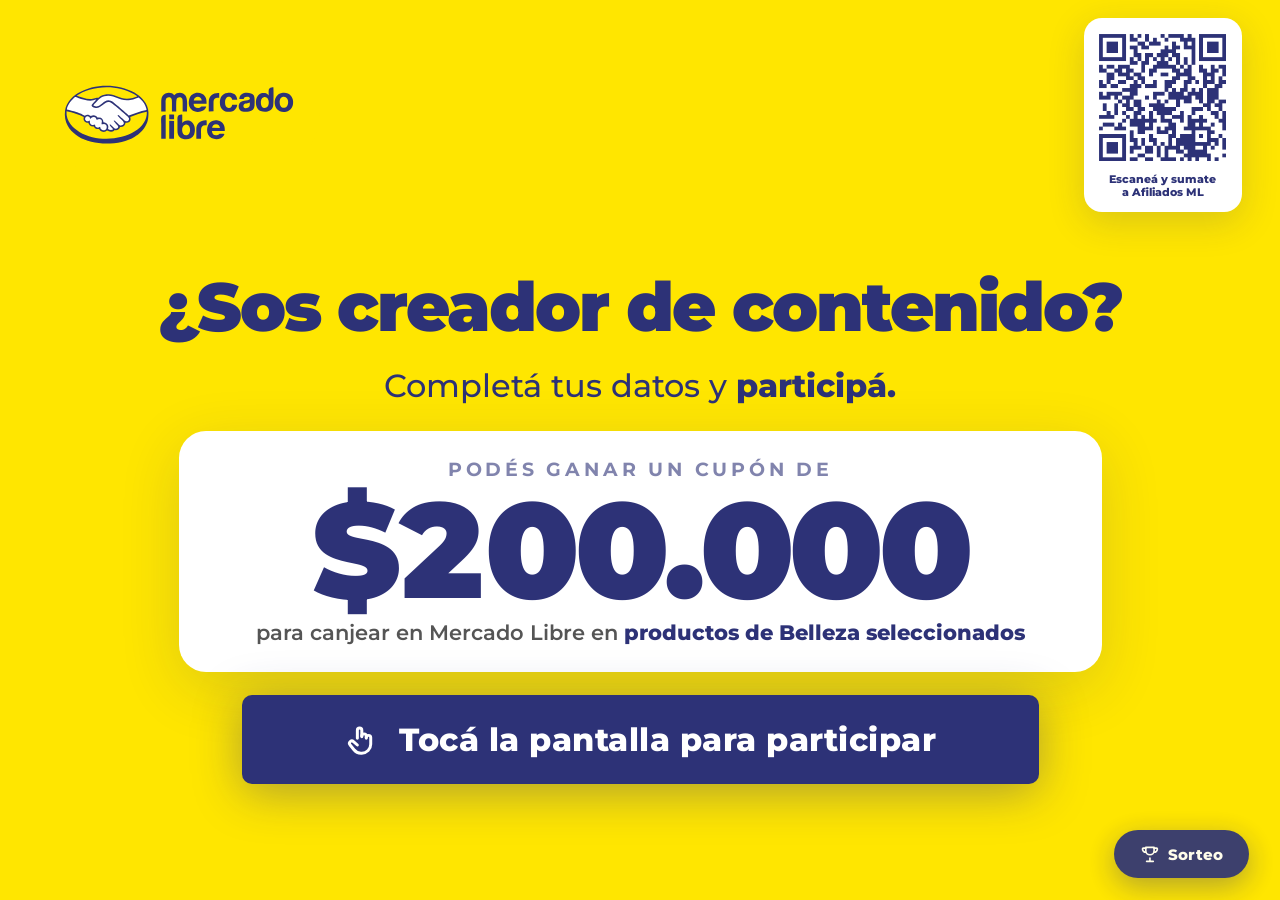
==== index.html @ b254e4f8 "Bases y Condiciones y Privacidad con QR y aceptación por separado - El formulario muestra un QR y un" ====
<!DOCTYPE html>
<html lang="es">
<head>
<meta charset="UTF-8">
<meta name="viewport" content="width=device-width, initial-scale=1.0, user-scalable=no">
<title>Creadores Beauty — Mercado Libre</title>
<link rel="stylesheet" href="css/styles.css">
</head>
<body>
<div class="app">

<!-- ADMIN TRIGGER: 3 toques en la esquina superior izquierda -->
<button class="admin-trigger" id="admin-trigger" aria-hidden="true" tabindex="-1"></button>

<!-- BARRA SUPERIOR: logo + QR (visible siempre, salvo durante el video) -->
<header class="topbar" id="topbar">
  <img class="logo-img topbar-logo" src="images/logo-ml.svg" alt="Mercado Libre">
  <button class="btn-cancel" id="btn-cancel">✕ Cancelar</button>
  <div class="qr-card">
    <img src="images/qr.png" alt="Código QR Afiliados Mercado Libre">
    <span>Escaneá y sumate<br>a Afiliados ML</span>
  </div>
</header>

<!-- SORTEO: visible siempre (salvo video/admin), pide clave al tocarlo -->
<button class="fab-sorteo" id="btn-draw-link">
  <svg viewBox="0 0 24 24" fill="none" stroke="currentColor" stroke-width="2" stroke-linecap="round" stroke-linejoin="round"><path d="M8 21h8M12 17v4M7 4h10v4a5 5 0 0 1-10 0V4z"/><path d="M7 5H4a1 1 0 0 0-1 1 4 4 0 0 0 4 4M17 5h3a1 1 0 0 1 1 1 4 4 0 0 1-4 4"/></svg>
  <span>Sorteo</span>
</button>

<!-- ============================================================
     ATTRACT — frase
============================================================ -->
<div class="screen active" id="s-attract">
  <h1 class="at-question anim-2">¿Sos creador de contenido?</h1>
  <p class="at-lead anim-3">Completá tus datos y <strong>participá.</strong></p>
  <div class="at-prize anim-4">
    <div class="at-prize-eyebrow">Podés ganar un cupón de</div>
    <div class="at-prize-amount">$200.000</div>
    <div class="at-prize-note">para canjear en Mercado Libre en <strong>productos de Belleza seleccionados</strong></div>
  </div>
  <button class="btn-huge pulsing anim-5" tabindex="-1">
    <svg viewBox="0 0 24 24" fill="none" stroke="currentColor" stroke-width="2" stroke-linecap="round" stroke-linejoin="round"><path d="M9 11V5.5a1.5 1.5 0 0 1 3 0V10"/><path d="M12 9.5a1.5 1.5 0 0 1 3 0V11"/><path d="M15 10.5a1.5 1.5 0 0 1 3 0V15a6 6 0 0 1-6 6h-.6a6 6 0 0 1-4.7-2.3L4 15.3a1.6 1.6 0 0 1 2.4-2.1L9 15.5"/></svg>
    Tocá la pantalla para participar
  </button>
  <div class="at-count anim-6" id="at-count"></div>
</div>

<!-- ============================================================
     VIDEO
============================================================ -->
<div class="screen" id="s-video">
  <video id="attract-video" playsinline preload="auto"></video>
  <div class="video-tap-hint">Tocá la pantalla para participar</div>
</div>

<!-- ============================================================
     FORM
============================================================ -->
<div class="screen" id="s-form">
  <div class="form-scroll" id="form-scroll">
    <div class="section-title">Tus datos</div>
    <div class="yellow-bar"></div>
    <p class="section-sub">Completalos y quedás participando por el <strong>cupón de $200.000</strong></p>

    <form class="form-grid" id="form" autocomplete="off" onsubmit="return false">
      <div class="field" data-key="nombre">
        <input id="f-nombre" type="text" placeholder=" " inputmode="none" data-kb="text" maxlength="60" spellcheck="false">
        <label for="f-nombre">Nombre y apellido</label>
        <div class="field-msg"></div>
      </div>
      <div class="field" data-key="email">
        <input id="f-email" type="text" placeholder=" " inputmode="none" data-kb="email" maxlength="100" spellcheck="false" autocapitalize="off">
        <label for="f-email">Mail</label>
        <div class="field-msg"></div>
      </div>

      <div class="net-label">Tus redes <span>— completá al menos una</span></div>

      <div class="field handle" data-key="instagram">
        <input id="f-ig" type="text" placeholder=" " inputmode="none" data-kb="handle" maxlength="31" spellcheck="false" autocapitalize="off">
        <label for="f-ig">Usuario de Instagram</label>
        <div class="field-msg"></div>
      </div>
      <div class="field disabled" data-key="seguidoresInstagram">
        <input id="f-ig-seg" type="text" placeholder=" " inputmode="none" data-kb="number" maxlength="13">
        <label for="f-ig-seg">Seguidores en Instagram</label>
        <div class="field-msg"></div>
      </div>
      <div class="field handle" data-key="tiktok">
        <input id="f-tt" type="text" placeholder=" " inputmode="none" data-kb="handle" maxlength="31" spellcheck="false" autocapitalize="off">
        <label for="f-tt">Usuario de TikTok</label>
        <div class="field-msg"></div>
      </div>
      <div class="field disabled" data-key="seguidoresTiktok">
        <input id="f-tt-seg" type="text" placeholder=" " inputmode="none" data-kb="number" maxlength="13">
        <label for="f-tt-seg">Seguidores en TikTok</label>
        <div class="field-msg"></div>
      </div>

      <div class="legal span-2" id="legal">
        <div class="legal-head">Antes de participar, leé y aceptá los dos documentos</div>
        <div class="legal-grid">
          <div class="legal-card">
            <button type="button" class="legal-doc" data-doc="bases">
              <img src="images/qr-bases.png" alt="QR Bases y Condiciones">
              <span class="legal-name">Bases y Condiciones</span>
              <span class="legal-how">Escaneá el QR o tocá acá para leer</span>
            </button>
            <button type="button" class="consent" data-consent="bases" aria-pressed="false">
              <span class="box"><svg viewBox="0 0 24 24" fill="none" stroke="#fff" stroke-width="3.4" stroke-linecap="round" stroke-linejoin="round"><path d="M5 12.5l4.5 4.5L19 7.5"/></svg></span>
              <span>Leí y acepto las <b>Bases y Condiciones</b></span>
            </button>
          </div>
          <div class="legal-card">
            <button type="button" class="legal-doc" data-doc="privacidad">
              <img src="images/qr-privacidad.png" alt="QR Declaración de Privacidad">
              <span class="legal-name">Declaración de Privacidad</span>
              <span class="legal-how">Escaneá el QR o tocá acá para leer</span>
            </button>
            <button type="button" class="consent" data-consent="privacidad" aria-pressed="false">
              <span class="box"><svg viewBox="0 0 24 24" fill="none" stroke="#fff" stroke-width="3.4" stroke-linecap="round" stroke-linejoin="round"><path d="M5 12.5l4.5 4.5L19 7.5"/></svg></span>
              <span>Leí y acepto la <b>Declaración de Privacidad</b></span>
            </button>
          </div>
        </div>
      </div>

      <div class="form-error span-2" id="form-error"></div>
      <button type="button" class="btn-primary span-2" id="btn-submit">¡Quiero participar!</button>
    </form>
  </div>
  <div class="kb" id="kb"></div>
</div>

<!-- ============================================================
     JAR — frasco con física (confirmación + sorteo)
============================================================ -->
<div class="screen" id="s-jar">
  <canvas id="jar-canvas"></canvas>

  <!-- Modo confirmación -->
  <div class="jar-info" id="jar-confirm">
    <div class="jar-eyebrow">¡Inscripción confirmada!</div>
    <div class="jar-title" id="jar-title">¡Ya estás participando!</div>
    <p class="jar-sub">Tu nombre ya está en el frasco. Sorteamos el <strong>cupón de $200.000</strong> al finalizar el evento y le escribimos por mail a quien gane.</p>
    <div class="jar-count"><b id="jar-count-n">0</b> <span id="jar-count-lbl">creadores en el frasco</span></div>
    <div class="jar-hint">
      <svg viewBox="0 0 24 24" fill="none" stroke="currentColor" stroke-width="2" stroke-linecap="round" stroke-linejoin="round"><path d="M9 11V5.5a1.5 1.5 0 0 1 3 0V10"/><path d="M12 9.5a1.5 1.5 0 0 1 3 0V11"/><path d="M15 10.5a1.5 1.5 0 0 1 3 0V15a6 6 0 0 1-6 6h-.6a6 6 0 0 1-4.7-2.3L4 15.3a1.6 1.6 0 0 1 2.4-2.1L9 15.5"/></svg>
      Tocá y arrastrá los nombres
    </div>
    <div class="jar-spacer"></div>
    <div class="jar-actions">
      <button class="btn-outline" id="btn-shake">Sacudir el frasco</button>
      <button class="btn-huge" id="btn-done">Listo</button>
    </div>
    <div class="countdown-wrap">
      <div class="countdown-lbl" id="jar-cd-lbl">Volviendo al inicio…</div>
      <div class="countdown-track"><div class="countdown-fill" id="jar-cd-fill"></div></div>
    </div>
  </div>

  <!-- Modo sorteo -->
  <div class="jar-info" id="jar-draw" style="display:none">
    <div class="jar-eyebrow">Sorteo</div>
    <div class="jar-title">Cupón de $200.000 en Belleza</div>
    <div class="jar-count"><b id="draw-count-n">0</b> <span id="draw-count-lbl">participantes en el sorteo</span></div>
    <button class="draw-toggle on" id="draw-exclude">
      <span class="box"><svg viewBox="0 0 24 24" fill="none" stroke="#fff" stroke-width="3.4" stroke-linecap="round" stroke-linejoin="round"><path d="M5 12.5l4.5 4.5L19 7.5"/></svg></span>
      <span>Excluir a quienes ya salieron sorteados</span>
    </button>
    <div class="jar-spacer"></div>
    <div class="jar-actions">
      <button class="btn-huge pulsing" id="btn-run-draw">¡Sortear!</button>
      <button class="btn-outline" id="btn-exit-draw">Salir</button>
    </div>
  </div>

  <!-- Ganador -->
  <div class="winner-layer" id="winner-layer">
    <div class="winner-card">
      <div class="prize-fx" id="prize-fx"></div>
      <div class="winner-eyebrow" id="winner-eyebrow">¡Felicitaciones!</div>
      <div class="winner-name" id="winner-name"></div>
      <div class="winner-handles" id="winner-handles"></div>
      <div class="winner-meta" id="winner-meta"></div>
      <div class="winner-actions">
        <button class="btn-outline" id="btn-redraw">Sortear suplente</button>
        <button class="btn-huge" id="btn-winner-close">Terminar</button>
      </div>
    </div>
  </div>
</div>

<!-- ============================================================
     ADMIN
============================================================ -->
<div class="screen" id="s-admin">
  <div class="admin-wrap">
    <div class="admin-header">
      <h2 class="admin-title">Panel de Control</h2>
      <div class="admin-count" id="admin-count">Inscriptos: 0</div>
    </div>
    <div class="admin-status" id="admin-status"></div>

    <div class="admin-tabs">
      <button class="admin-tab active" data-tab="leads">Inscriptos</button>
      <button class="admin-tab" data-tab="draws">Sorteos</button>
      <button class="admin-tab" data-tab="config">Configuración</button>
    </div>

    <div class="admin-content">
      <div class="tab-section active" id="tab-leads">
        <table class="admin-table">
          <thead><tr>
            <th>Fecha</th><th>Nombre</th><th>Mail</th><th>Instagram</th><th>Seg. IG</th><th>TikTok</th><th>Seg. TikTok</th><th></th>
          </tr></thead>
          <tbody id="admin-tbody"></tbody>
        </table>
      </div>
      <div class="tab-section" id="tab-draws">
        <table class="admin-table">
          <thead><tr><th>Fecha</th><th>Ganador/a</th><th>Mail</th><th>Instagram</th><th>TikTok</th><th>Tipo</th><th>Participantes</th></tr></thead>
          <tbody id="draws-tbody"></tbody>
        </table>
      </div>
      <div class="tab-section" id="tab-config">
        <div class="cfg-row">
          <label class="cfg-label" for="cfg-phrase">Segundos de la frase antes del video</label>
          <input type="number" class="cfg-input" id="cfg-phrase" min="3" max="600">
        </div>
        <div class="cfg-row">
          <label class="cfg-label" for="cfg-form-idle">Inactividad en el formulario (segundos)</label>
          <input type="number" class="cfg-input" id="cfg-form-idle" min="20" max="900">
          <div class="cfg-help">Si nadie toca la pantalla durante este tiempo, se borra lo cargado y vuelve a la frase.</div>
        </div>
        <div class="cfg-row">
          <label class="cfg-label" for="cfg-jar">Segundos en el frasco después de inscribirse</label>
          <input type="number" class="cfg-input" id="cfg-jar" min="5" max="600">
        </div>
        <div class="cfg-row">
          <label class="cfg-check"><input type="checkbox" id="cfg-sound"> Reproducir el video con sonido</label>
        </div>
        <div class="cfg-row">
          <label class="cfg-label" for="cfg-label">Cómo se ven los nombres en el frasco</label>
          <select class="cfg-input" id="cfg-label">
            <option value="corto">Nombre + inicial (Sofía G.)</option>
            <option value="completo">Nombre completo</option>
            <option value="usuario">@usuario de la red</option>
          </select>
        </div>
        <div class="cfg-row">
          <label class="cfg-label">Empezar de cero</label>
          <button class="btn-admin btn-clear" id="btn-archive">Archivar inscriptos y vaciar</button>
          <div class="cfg-help">Guarda una copia en <code>data/archivado_…</code> y deja la lista vacía. Nunca se borra nada del disco.</div>
        </div>
      </div>
    </div>

    <div class="admin-actions">
      <button class="btn-admin btn-draw" id="btn-admin-draw">Ir al sorteo</button>
      <button class="btn-admin btn-export" id="btn-export-csv">Descargar Excel (CSV)</button>
      <button class="btn-admin btn-json" id="btn-export-json">Descargar respaldo (JSON)</button>
      <button class="btn-admin btn-save" id="btn-save-cfg" style="display:none">Guardar configuración</button>
      <button class="btn-admin btn-close-admin" id="btn-close-admin">Cerrar</button>
    </div>
  </div>
</div>

<!-- PIN -->
<div class="pin-layer" id="pin-layer">
  <div class="pin-card" id="pin-card">
    <div class="pin-title" id="pin-title">Ingresá la clave</div>
    <div class="pin-dots" id="pin-dots"><i></i><i></i><i></i><i></i></div>
    <div class="pin-pad" id="pin-pad">
      <button data-d="1">1</button><button data-d="2">2</button><button data-d="3">3</button>
      <button data-d="4">4</button><button data-d="5">5</button><button data-d="6">6</button>
      <button data-d="7">7</button><button data-d="8">8</button><button data-d="9">9</button>
      <button class="muted" data-d="cancel">Cancelar</button><button data-d="0">0</button><button class="muted" data-d="back">⌫</button>
    </div>
  </div>
</div>

<!-- Visor de Bases / Privacidad dentro del kiosco -->
<div class="doc-layer" id="doc-layer">
  <div class="doc-sheet">
    <div class="doc-bar">
      <div class="doc-title" id="doc-title"></div>
      <button type="button" class="doc-close" id="doc-close">Cerrar ✕</button>
    </div>
    <iframe id="doc-frame" title="Documento"></iframe>
  </div>
</div>

<div class="toast" id="toast"></div>
</div>

<script src="lib/matter.min.js"></script>
<script src="js/db.js"></script>
<script src="js/keyboard.js"></script>
<script src="js/jar.js"></script>
<script src="js/app.js"></script>
</body>
</html>
---- css/styles.css ----
/* ================================================================
   Sorteo Creadores Beauty — Mercado Libre
   Estética heredada de ML-BEAUTY (Ruleta Beauty)
================================================================ */
@font-face {
  font-family: 'Montserrat';
  src: url('../fonts/Montserrat.ttf') format('truetype');
  font-weight: 100 900;
  font-display: block;
}

:root {
  --yellow: #FFE600;
  --navy: #2D3277;
  --dark: #1A1A1A;
  --white: #FFFFFF;
  --gray: #555;
  --bg: #F2F2F2;
  --border: #E0E0E0;
  --green: #00A650;
  --red: #E53935;
  --rose: #F6B6CB;
  --lilac: #CFC8F5;
  --ease-out: cubic-bezier(0.23, 1, 0.32, 1);
  --ease-out-back: cubic-bezier(0.34, 1.56, 0.64, 1);
}

* { margin: 0; padding: 0; box-sizing: border-box; -webkit-tap-highlight-color: transparent; user-select: none; }
html, body { width: 100%; height: 100%; overflow: hidden; touch-action: manipulation; }
body { font-family: 'Montserrat', Arial, sans-serif; background: var(--dark); overscroll-behavior: none; }
input { user-select: text; -webkit-user-select: text; }
button { font-family: inherit; }

/* ================================================================
   BARRA SUPERIOR — logo + QR, fija en todas las pantallas
================================================================ */
:root { --qr: clamp(120px, 15vh, 260px); --top-h: 200px; }
.topbar {
  position: fixed;
  top: 0; left: 0; right: 0;
  z-index: 900;
  display: flex;
  align-items: center;
  justify-content: space-between;
  gap: 3vw;
  padding: clamp(12px, 2vh, 36px) clamp(16px, 3vw, 60px);
  pointer-events: none;
  transition: opacity .3s, background .3s;
}
.topbar > * { pointer-events: auto; }
.topbar-logo { width: clamp(180px, 22vw, 520px); pointer-events: none !important; }
.qr-card {
  background: var(--white);
  border-radius: clamp(10px, 1.4vw, 24px);
  padding: clamp(8px, 0.9vw, 16px);
  box-shadow: 0 10px 36px rgba(45,50,119,0.18);
  display: flex;
  flex-direction: column;
  align-items: center;
  gap: 0.5em;
  flex-shrink: 0;
}
.qr-card img { width: var(--qr); height: var(--qr); display: block; image-rendering: auto; }
.qr-card span {
  font-size: calc(var(--qr) * 0.085);
  font-weight: 800;
  color: var(--navy);
  text-align: center;
  line-height: 1.2;
}
body[data-screen="s-video"] .topbar,
body[data-screen="s-admin"] .topbar { opacity: 0; pointer-events: none; }
body[data-screen="s-video"] .topbar > *,
body[data-screen="s-admin"] .topbar > * { pointer-events: none; }
body[data-screen="s-form"] .topbar { background: var(--white); box-shadow: 0 1px 0 var(--border); }
body[data-screen="s-form"] .btn-cancel { display: block; }
body[data-screen="s-form"] .qr-card { box-shadow: none; border: 1.5px solid var(--border); }

.app { width: 100vw; height: 100vh; height: 100dvh; position: relative; overflow: hidden; }

/* SCREENS */
.screen {
  position: absolute;
  inset: 0;
  opacity: 0;
  pointer-events: none;
  transition: opacity 0.4s ease;
  display: flex;
  flex-direction: column;
  overflow: hidden;
}
.screen.active { opacity: 1; pointer-events: all; }
/* Una pantalla oculta no puede recibir toques en NINGUNO de sus elementos
   (algunos hijos piden pointer-events: auto y, si no, tapaban botones de otras pantallas) */
.screen:not(.active),
.screen:not(.active) * { pointer-events: none !important; }

.logo-img { display: block; height: auto; object-fit: contain; }

/* ================================================================
   ATTRACT — frase
================================================================ */
#s-attract {
  background: var(--yellow);
  align-items: center;
  justify-content: center;
  padding: calc(var(--top-h) + 2vh) 7vw 5vh;
  text-align: center;
  gap: clamp(14px, 2.6vh, 40px);
  cursor: pointer;
}
#s-attract .logo-img { width: clamp(200px, 30vw, 560px); }

.at-question {
  font-size: clamp(34px, 7.6vh, 112px);
  font-weight: 900;
  color: var(--navy);
  letter-spacing: -0.03em;
  line-height: 1.02;
  text-wrap: balance;
}
.at-lead {
  font-size: clamp(20px, 3.6vh, 52px);
  font-weight: 500;
  color: var(--navy);
  line-height: 1.3;
}
.at-lead strong { font-weight: 800; }

.at-prize {
  background: var(--white);
  border-radius: clamp(18px, 3vh, 36px);
  padding: clamp(18px, 3vh, 44px) clamp(36px, 6vw, 110px);
  box-shadow: 0 16px 60px rgba(45,50,119,0.16);
  display: flex;
  flex-direction: column;
  align-items: center;
  gap: 0.6vh;
}
.at-prize-eyebrow {
  font-size: clamp(13px, 2.1vh, 30px);
  font-weight: 700;
  letter-spacing: 0.2em;
  text-transform: uppercase;
  color: rgba(45,50,119,0.6);
}
.at-prize-amount {
  font-size: clamp(64px, 15vh, 230px);
  font-weight: 900;
  color: var(--navy);
  letter-spacing: -0.04em;
  line-height: 0.95;
  font-variant-numeric: tabular-nums;
}
.at-prize-note {
  font-size: clamp(14px, 2.3vh, 34px);
  font-weight: 600;
  color: var(--gray);
}
.at-prize-note strong { color: var(--navy); font-weight: 800; }

.btn-huge {
  background: var(--navy);
  color: var(--white);
  font-size: clamp(20px, 3.6vh, 50px);
  font-weight: 800;
  padding: clamp(18px, 2.8vh, 40px) clamp(44px, 8vw, 130px);
  border: none;
  border-radius: 10px;
  cursor: pointer;
  letter-spacing: 0.5px;
  transition: transform 0.12s, box-shadow 0.12s;
  box-shadow: 0 8px 48px rgba(45,50,119,0.4);
  display: inline-flex;
  align-items: center;
  gap: 0.6em;
}
.btn-huge:active { transform: scale(0.96); box-shadow: 0 4px 24px rgba(45,50,119,0.25); }
.btn-huge.pulsing { position: relative; }
.btn-huge.pulsing::after {
  content: '';
  position: absolute; inset: 0;
  border-radius: inherit;
  box-shadow: 0 0 0 12px rgba(45,50,119,0.14), 0 10px 70px rgba(45,50,119,0.55);
  opacity: 0;
  pointer-events: none;
  animation: pulseGlow 2.4s 1s ease-in-out infinite;
}
.btn-huge svg { width: 1.1em; height: 1.1em; flex-shrink: 0; }

.at-count {
  font-size: clamp(12px, 1.8vh, 24px);
  font-weight: 700;
  color: rgba(45,50,119,0.6);
  letter-spacing: 0.04em;
  min-height: 1.4em;
}

/* animaciones de entrada (se relanzan cada vez que vuelve la frase) */
#s-attract.play .anim-1 { animation: fadeDown .6s .05s var(--ease-out) both; }
#s-attract.play .anim-2 { animation: fadeUp .6s .18s var(--ease-out) both; }
#s-attract.play .anim-3 { animation: fadeUp .6s .30s var(--ease-out) both; }
#s-attract.play .anim-4 { animation: scaleIn .7s .45s var(--ease-out-back) both; }
#s-attract.play .anim-5 { animation: bounceIn .7s .70s ease both; }
#s-attract.play .anim-6 { animation: fadeUp .6s .9s ease both; }

/* ================================================================
   VIDEO
================================================================ */
#s-video { background: #000; cursor: pointer; }
#s-video video {
  position: absolute; inset: 0;
  width: 100%; height: 100%;
  object-fit: contain;
  background: #000;
}
.video-tap-hint {
  position: absolute;
  bottom: 4vh; left: 50%;
  transform: translateX(-50%);
  background: rgba(255,230,0,0.95);
  color: var(--navy);
  font-size: clamp(14px, 2.2vh, 30px);
  font-weight: 800;
  padding: 0.8em 1.8em;
  border-radius: 100px;
  box-shadow: 0 6px 30px rgba(0,0,0,0.35);
  animation: floatBob 3s ease-in-out infinite;
}

/* ================================================================
   FORM
================================================================ */
#s-form {
  background: var(--white);
  align-items: stretch;
}
.form-scroll {
  flex: 1;
  overflow-y: auto;
  overflow-x: hidden;
  display: flex;
  flex-direction: column;
  align-items: center;
  padding: calc(var(--top-h) + 3vh) 6vw 4vh;
}
.form-scroll > * { flex-shrink: 0; }
.form-scroll::before, .form-scroll::after { content: ''; flex: 1 1 auto; min-height: 0; }
#s-form.kb-open .form-scroll { padding-bottom: calc(var(--kb-h, 40vh) + 3vh); }
#s-form.kb-open .form-scroll::before, #s-form.kb-open .form-scroll::after { flex: 0; }

.top-logos { display: flex; justify-content: center; margin-bottom: 2.6vh; }
.top-logos .logo-img { height: clamp(34px, 5.4vh, 76px); width: auto; }

.section-title {
  font-size: clamp(30px, 6vh, 84px);
  font-weight: 900;
  color: var(--dark);
  letter-spacing: -1.5px;
  line-height: 1.05;
  margin-bottom: 1.2vh;
  text-align: center;
}
.yellow-bar {
  width: 52px;
  height: 5px;
  background: var(--yellow);
  border-radius: 3px;
  margin: 0 auto 1.6vh;
}
.section-sub {
  font-size: clamp(14px, 2.1vh, 28px);
  font-weight: 500;
  color: #999;
  text-align: center;
  margin-bottom: 3vh;
}
.section-sub strong { color: var(--navy); font-weight: 700; }

.btn-cancel {
  display: none;
  background: var(--bg);
  border: 1.5px solid var(--border);
  color: var(--navy);
  font-size: clamp(13px, 1.8vh, 22px);
  font-weight: 700;
  padding: 0.75em 1.4em;
  border-radius: 100px;
  cursor: pointer;
}
.btn-cancel:active { transform: scale(0.96); }

.form-grid {
  width: 100%;
  max-width: 1500px;
  display: grid;
  grid-template-columns: 1fr 1fr;
  column-gap: clamp(14px, 2vw, 36px);
  row-gap: clamp(22px, 3.6vh, 50px);
}
.form-grid .span-2 { grid-column: 1 / -1; }

.net-label {
  grid-column: 1 / -1;
  display: flex;
  align-items: center;
  gap: 0.6em;
  font-size: clamp(12px, 1.7vh, 22px);
  font-weight: 800;
  letter-spacing: 0.16em;
  text-transform: uppercase;
  color: var(--navy);
  margin-bottom: calc(-1 * clamp(10px, 2vh, 30px));
}
.net-label::after { content: ''; flex: 1; height: 1.5px; background: var(--border); }
.net-label span { color: #aaa; font-weight: 600; letter-spacing: 0.04em; text-transform: none; }

/* FLOATING LABEL FIELD */
.field { position: relative; width: 100%; transition: opacity .2s; }
.field input {
  width: 100%;
  padding: clamp(24px, 3.6vh, 42px) clamp(18px, 1.8vw, 34px) clamp(10px, 1.4vh, 16px);
  font-family: inherit;
  font-size: clamp(18px, 3vh, 40px);
  font-weight: 600;
  border: 1.5px solid var(--border);
  border-radius: 10px;
  outline: none;
  color: var(--dark);
  background: var(--bg);
  transition: border-color 0.2s, background 0.2s, box-shadow 0.2s;
  caret-color: var(--navy);
}
.field.is-focused input,
.field input:focus { border-color: var(--navy); background: var(--white); box-shadow: 0 0 0 4px rgba(45,50,119,0.10); }
.field label {
  position: absolute;
  left: clamp(18px, 1.8vw, 34px);
  top: 50%;
  transform-origin: left center;
  transform: translateY(-50%) scale(1);
  font-size: clamp(18px, 3vh, 40px);
  font-weight: 600;
  color: #aaa;
  pointer-events: none;
  white-space: nowrap;
  transition: transform 0.24s cubic-bezier(.4,0,.2,1), color 0.24s, top 0.24s cubic-bezier(.4,0,.2,1);
}
.field input:focus + label,
.field.is-focused label,
.field input:not(:placeholder-shown) + label {
  top: clamp(15px, 2.3vh, 26px);
  transform: translateY(-50%) scale(0.6);
  color: var(--navy);
  font-weight: 800;
  letter-spacing: 0.5px;
  text-transform: uppercase;
}
/* prefijo @ */
.field.handle input { padding-left: calc(clamp(18px, 1.8vw, 34px) + 1.05em); }
.field.handle::before {
  content: '@';
  position: absolute;
  left: clamp(18px, 1.8vw, 34px);
  bottom: clamp(10px, 1.4vh, 16px);
  font-size: clamp(18px, 3vh, 40px);
  font-weight: 700;
  line-height: 1.25;
  color: var(--navy);
  opacity: 0;
  transition: opacity .2s;
  z-index: 1;
  pointer-events: none;
}
.field.handle.is-focused::before,
.field.handle.filled::before { opacity: 1; }

.field.disabled { opacity: 0.4; pointer-events: none; }
.field.invalid input { border-color: var(--red); background: #FFF5F5; }
.field.invalid input:focus { box-shadow: 0 0 0 4px rgba(229,57,53,0.12); }
.field.valid input { border-color: var(--green); }
.field-msg {
  position: absolute;
  left: 4px;
  top: calc(100% + 0.35em);
  font-size: clamp(11px, 1.55vh, 20px);
  font-weight: 700;
  color: var(--red);
  white-space: nowrap;
  opacity: 0;
  transform: translateY(-4px);
  transition: opacity .2s, transform .2s;
  pointer-events: none;
}
.field.invalid .field-msg { opacity: 1; transform: none; }
.field.shake { animation: shake .45s ease; }

/* consentimiento */
.consent {
  display: flex;
  align-items: center;
  gap: clamp(12px, 1.2vw, 22px);
  cursor: pointer;
  padding: clamp(12px, 1.8vh, 24px) clamp(16px, 1.6vw, 28px);
  border-radius: 10px;
  border: 1.5px solid var(--border);
  background: var(--bg);
  text-align: left;
  width: 100%;
  font-size: clamp(14px, 2vh, 26px);
  font-weight: 600;
  color: var(--gray);
  transition: border-color .2s, background .2s;
}
.consent .box {
  width: clamp(28px, 3.8vh, 48px);
  height: clamp(28px, 3.8vh, 48px);
  border-radius: 8px;
  border: 2px solid #bbb;
  background: var(--white);
  flex-shrink: 0;
  display: flex;
  align-items: center;
  justify-content: center;
  transition: background .15s, border-color .15s;
}
.consent .box svg { width: 70%; height: 70%; opacity: 0; transform: scale(.5); transition: opacity .15s, transform .2s var(--ease-out-back); }
.consent.checked { border-color: var(--navy); background: var(--white); }
.consent.checked .box { background: var(--navy); border-color: var(--navy); }
.consent.checked .box svg { opacity: 1; transform: scale(1); }
.consent.invalid { border-color: var(--red); background: #FFF5F5; }
.consent.shake { animation: shake .45s ease; }

.form-error {
  min-height: 1.4em;
  font-size: clamp(13px, 1.9vh, 24px);
  font-weight: 700;
  color: var(--red);
  text-align: center;
  margin-top: -1vh;
}

.btn-primary {
  width: 100%;
  background: var(--navy);
  color: var(--white);
  font-size: clamp(18px, 3.2vh, 42px);
  font-weight: 800;
  padding: clamp(18px, 2.8vh, 38px);
  border: none;
  border-radius: 10px;
  cursor: pointer;
  transition: opacity 0.2s, transform 0.1s;
  opacity: 0.35;
  position: relative;
  overflow: hidden;
}
.btn-primary.enabled { opacity: 1; box-shadow: 0 8px 36px rgba(45,50,119,0.28); }
.btn-primary:active { transform: scale(0.98); }
.btn-primary.busy { opacity: .6; pointer-events: none; }

/* ================================================================
   ON-SCREEN KEYBOARD
================================================================ */
.kb {
  position: absolute;
  left: 0; right: 0; bottom: 0;
  z-index: 50;
  background: #E4E5EC;
  border-top: 1px solid #d0d2dc;
  padding: clamp(8px, 1.2vh, 18px) clamp(8px, 2vw, 60px) clamp(10px, 1.6vh, 24px);
  display: flex;
  flex-direction: column;
  align-items: center;
  gap: clamp(6px, 0.9vh, 12px);
  transform: translateY(105%);
  transition: transform .32s var(--ease-out);
  box-shadow: 0 -10px 40px rgba(0,0,0,0.08);
}
.kb.open { transform: translateY(0); }
.kb-row { display: flex; gap: clamp(5px, 0.5vw, 10px); width: 100%; max-width: 1500px; justify-content: center; }
.kb.numeric .kb-row { max-width: 640px; }
.kb-key {
  flex: 1 1 0;
  min-width: 0;
  height: clamp(40px, 6.2vh, 84px);
  border: none;
  border-radius: 10px;
  background: var(--white);
  color: var(--navy);
  font-size: clamp(17px, 3vh, 40px);
  font-weight: 700;
  box-shadow: 0 2px 0 rgba(45,50,119,0.18);
  cursor: pointer;
  display: flex;
  align-items: center;
  justify-content: center;
  transition: transform .06s, background .06s;
  white-space: nowrap;
}
.kb-key.pressed { transform: translateY(2px) scale(0.97); background: #D6D8E6; box-shadow: none; }
.kb-key.w15 { flex-grow: 1.5; }
.kb-key.w2  { flex-grow: 2; }
.kb-key.w3  { flex-grow: 3; }
.kb-key.w6  { flex-grow: 6; }
.kb-key.small { font-size: clamp(13px, 2.1vh, 28px); }
.kb-key.dark { background: #C9CBD8; }
.kb-key.dark.on { background: var(--navy); color: var(--white); }
.kb-key.go { background: var(--navy); color: var(--white); font-size: clamp(15px, 2.4vh, 32px); font-weight: 800; }
.kb-key.go.pressed { background: #1f2360; }
.kb-key svg { width: 1.15em; height: 1.15em; }
.kb-hide {
  position: absolute;
  top: 0;
  right: clamp(8px, 2vw, 60px);
  transform: translateY(-100%);
  background: #E4E5EC;
  border: 1px solid #d0d2dc;
  border-bottom: none;
  color: var(--navy);
  font-size: clamp(12px, 1.6vh, 20px);
  font-weight: 700;
  padding: 0.55em 1.2em;
  border-radius: 10px 10px 0 0;
  cursor: pointer;
}

/* ================================================================
   JAR (frasco)
================================================================ */
#s-jar { background: var(--yellow); }
#jar-canvas { position: absolute; inset: 0; width: 100%; height: 100%; display: block; touch-action: none; }

.jar-info {
  position: absolute;
  left: 6vw;
  top: calc(50% + var(--top-h) / 2);
  transform: translateY(-50%);
  width: 40vw;
  display: flex;
  flex-direction: column;
  align-items: flex-start;
  gap: clamp(12px, 2.2vh, 32px);
  pointer-events: none;
  z-index: 2;
}
.jar-info > * { pointer-events: auto; }
.jar-info > .jar-spacer { display: none; pointer-events: none; }
.jar-info .logo-img { width: clamp(160px, 20vw, 380px); pointer-events: none; }
.jar-eyebrow {
  font-size: clamp(13px, 2.1vh, 30px);
  font-weight: 800;
  letter-spacing: 0.2em;
  text-transform: uppercase;
  color: rgba(45,50,119,0.6);
}
.jar-title {
  font-size: clamp(32px, 7vh, 104px);
  font-weight: 900;
  color: var(--navy);
  letter-spacing: -0.03em;
  line-height: 1.0;
  text-wrap: balance;
  overflow-wrap: anywhere;
}
.jar-sub {
  font-size: clamp(15px, 2.5vh, 36px);
  font-weight: 600;
  color: rgba(0,0,0,0.62);
  line-height: 1.4;
  max-width: 36em;
}
.jar-sub strong { color: var(--navy); font-weight: 800; }
.jar-count {
  display: inline-flex;
  align-items: center;
  gap: 0.6em;
  background: var(--navy);
  color: var(--white);
  font-size: clamp(13px, 2vh, 28px);
  font-weight: 800;
  padding: 0.6em 1.2em;
  border-radius: 100px;
}
.jar-count b { color: var(--yellow); font-variant-numeric: tabular-nums; }
.jar-actions { display: flex; gap: clamp(10px, 1.2vw, 20px); flex-wrap: wrap; }
.btn-outline {
  background: rgba(255,255,255,0.55);
  color: var(--navy);
  border: 2px solid var(--navy);
  font-size: clamp(15px, 2.4vh, 32px);
  font-weight: 800;
  padding: clamp(14px, 2vh, 28px) clamp(24px, 2.6vw, 50px);
  border-radius: 10px;
  cursor: pointer;
  transition: transform .12s, background .12s;
}
.btn-outline:active { transform: scale(0.96); background: rgba(255,255,255,0.8); }
.jar-actions .btn-huge { font-size: clamp(15px, 2.4vh, 32px); padding: clamp(14px, 2vh, 28px) clamp(28px, 3vw, 60px); }
.jar-hint {
  font-size: clamp(12px, 1.7vh, 22px);
  font-weight: 700;
  color: rgba(45,50,119,0.55);
  display: flex;
  align-items: center;
  gap: 0.5em;
}
.jar-hint svg { width: 1.4em; height: 1.4em; }

.countdown-wrap { width: min(100%, 520px); }
.countdown-lbl { font-size: clamp(12px, 1.6vh, 20px); font-weight: 600; color: rgba(0,0,0,0.4); margin-bottom: 1vh; }
.countdown-track { height: 5px; background: rgba(0,0,0,0.1); border-radius: 10px; overflow: hidden; }
.countdown-fill { height: 100%; background: var(--navy); border-radius: 10px; width: 100%; }

/* ================================================================
   BOTÓN DE SORTEO — visible en todas las pantallas (salvo video/admin),
   fijo abajo a la derecha. Pide clave al tocarlo, no queda escondido.
================================================================ */
.fab-sorteo {
  position: fixed;
  right: clamp(16px, 2.4vw, 40px);
  bottom: clamp(16px, 2.4vh, 40px);
  z-index: 900;
  display: flex;
  align-items: center;
  gap: 0.55em;
  background: var(--navy);
  color: var(--white);
  border: none;
  border-radius: 100px;
  padding: clamp(12px, 1.6vh, 22px) clamp(18px, 2vw, 30px);
  font-size: clamp(13px, 1.7vh, 20px);
  font-weight: 800;
  letter-spacing: 0.02em;
  cursor: pointer;
  box-shadow: 0 8px 28px rgba(45,50,119,0.4);
  opacity: 0.92;
  transition: opacity .3s, transform .12s, box-shadow .3s;
}
.fab-sorteo svg { width: 1.3em; height: 1.3em; flex-shrink: 0; }
.fab-sorteo:active { transform: scale(0.95); }
body[data-screen="s-video"] .fab-sorteo,
body[data-screen="s-form"] .fab-sorteo,
body[data-screen="s-admin"] .fab-sorteo,
.fab-sorteo.is-hidden { opacity: 0; pointer-events: none; }

.draw-toggle {
  display: flex; align-items: center; gap: 0.7em;
  background: none; border: none; cursor: pointer;
  font-size: clamp(13px, 1.9vh, 24px); font-weight: 700; color: var(--navy);
}
.draw-toggle .box {
  width: 1.6em; height: 1.6em; border-radius: 6px; border: 2px solid var(--navy);
  display: flex; align-items: center; justify-content: center; background: rgba(255,255,255,0.6);
}
.draw-toggle .box svg { width: 75%; height: 75%; opacity: 0; }
.draw-toggle.on .box { background: var(--navy); }
.draw-toggle.on .box svg { opacity: 1; }

/* Ganador */
.winner-layer {
  position: absolute; inset: 0; z-index: 10;
  display: flex; align-items: center; justify-content: center;
  background: rgba(255,230,0,0.88);
  opacity: 0; pointer-events: none; visibility: hidden;
  transition: opacity .5s ease, visibility 0s .5s;
}
.winner-layer.show { opacity: 1; pointer-events: all; visibility: visible; transition: opacity .5s ease; }
.winner-card {
  position: relative;
  background: var(--white);
  border-radius: clamp(20px, 3.4vh, 44px);
  padding: clamp(28px, 5vh, 80px) clamp(32px, 5vw, 110px);
  box-shadow: 0 30px 90px rgba(45,50,119,0.28);
  text-align: center;
  display: flex; flex-direction: column; align-items: center;
  gap: clamp(10px, 2vh, 28px);
  max-width: 88vw;
  transform: scale(.9);
  transition: transform .6s var(--ease-out-back);
}
.winner-layer.show .winner-card { transform: scale(1); }
.winner-eyebrow { font-size: clamp(13px, 2.2vh, 30px); font-weight: 800; letter-spacing: .22em; text-transform: uppercase; color: rgba(45,50,119,.55); }
.winner-name {
  font-size: clamp(44px, 10vh, 150px);
  font-weight: 900; color: var(--navy);
  letter-spacing: -0.04em; line-height: 0.98;
  overflow-wrap: anywhere;
}
.winner-name .pop-char { display: inline-block; opacity: 0; transform: translateY(18px) scale(0.4); animation: popChar 520ms var(--ease-out-back) both; }
.winner-handles { display: flex; gap: .8em; flex-wrap: wrap; justify-content: center; }
.winner-handles span {
  background: var(--yellow); color: var(--navy);
  font-size: clamp(15px, 2.6vh, 38px); font-weight: 800;
  padding: .35em .9em; border-radius: 100px;
}
.winner-meta { font-size: clamp(12px, 1.8vh, 24px); font-weight: 600; color: #888; }
.winner-actions { display: flex; gap: clamp(10px, 1.2vw, 20px); margin-top: 1vh; flex-wrap: wrap; justify-content: center; }
.winner-actions .btn-huge { font-size: clamp(15px, 2.4vh, 32px); padding: clamp(14px, 2vh, 28px) clamp(28px, 3vw, 60px); }

.prize-fx { position: absolute; inset: 0; overflow: visible; pointer-events: none; }
.prize-fx .spark {
  position: absolute; top: 50%; left: 50%;
  width: var(--w, 8px); height: var(--h, 28px);
  background: var(--c, var(--navy)); border-radius: 3px; opacity: 0;
  transform: translate(-50%, -50%) rotate(var(--r, 0deg)) translateY(0) scale(0.5);
  animation: sparkBurst 1100ms var(--ease-out) both;
  animation-delay: var(--d, 0ms);
}

/* ================================================================
   PIN PAD
================================================================ */
.pin-layer {
  position: fixed; inset: 0; z-index: 2000;
  background: rgba(26,26,40,0.78);
  display: flex; align-items: center; justify-content: center;
  opacity: 0; pointer-events: none; visibility: hidden; transition: opacity .2s, visibility 0s .2s;
}
.pin-layer.show { opacity: 1; pointer-events: all; visibility: visible; transition: opacity .2s; }
.pin-card {
  background: var(--white);
  border-radius: 24px;
  padding: clamp(22px, 3.6vh, 48px) clamp(22px, 2.6vw, 48px);
  width: min(92vw, 460px);
  display: flex; flex-direction: column; align-items: center; gap: 2.2vh;
  box-shadow: 0 30px 90px rgba(0,0,0,0.3);
}
.pin-card.shake { animation: shake .45s ease; }
.pin-title { font-size: clamp(18px, 2.8vh, 32px); font-weight: 900; color: var(--navy); }
.pin-dots { display: flex; gap: 18px; }
.pin-dots i { width: 20px; height: 20px; border-radius: 50%; border: 2.5px solid var(--navy); transition: background .12s, transform .12s; }
.pin-dots i.on { background: var(--navy); transform: scale(1.1); }
.pin-pad { display: grid; grid-template-columns: repeat(3, 1fr); gap: 12px; width: 100%; }
.pin-pad button {
  height: clamp(56px, 8.4vh, 96px);
  border: none; border-radius: 14px;
  background: var(--bg); color: var(--navy);
  font-size: clamp(22px, 3.6vh, 42px); font-weight: 800;
  cursor: pointer;
}
.pin-pad button:active { background: #dfe0ea; transform: scale(.97); }
.pin-pad button.muted { background: none; font-size: clamp(14px, 2vh, 22px); }

/* ================================================================
   ADMIN
================================================================ */
#s-admin { background: #f5f6fa; overflow-y: auto; display: block; z-index: 1000; }
.admin-wrap { max-width: 1200px; margin: 0 auto; padding: 32px 28px 60px; }
.admin-header { display: flex; justify-content: space-between; align-items: center; margin-bottom: 18px; gap: 12px; flex-wrap: wrap; }
.admin-title { font-size: 28px; font-weight: 900; color: var(--navy); }
.admin-count { font-size: 15px; font-weight: 700; color: #666; }
.admin-status { border-radius: 12px; padding: 14px 18px; font-size: 14px; font-weight: 600; margin-bottom: 18px; line-height: 1.5; }
.admin-status.ok { background: #E8F7EE; border: 1px solid #b9e6cb; color: #155d34; }
.admin-status.warn { background: #FFF4E0; border: 1px solid #f3d29a; color: #7a4b00; }
.admin-status code { font-family: Consolas, monospace; background: rgba(0,0,0,0.06); padding: 1px 6px; border-radius: 4px; word-break: break-all; }

.admin-tabs { display: flex; gap: 10px; margin-bottom: 16px; flex-wrap: wrap; }
.admin-tab { padding: 12px 24px; background: #e0e2ea; border: none; border-radius: 10px; cursor: pointer; font-weight: 700; color: #666; font-size: 14px; }
.admin-tab.active { background: var(--navy); color: white; }
.admin-content { background: white; border-radius: 16px; border: 1px solid #e0e2ea; padding: 20px; max-height: 58vh; overflow: auto; margin-bottom: 20px; box-shadow: 0 2px 12px rgba(0,0,0,0.05); }
.tab-section { display: none; }
.tab-section.active { display: block; }
.admin-table { width: 100%; border-collapse: collapse; font-size: 14px; }
.admin-table th { background: var(--navy); color: white; padding: 12px 12px; text-align: left; font-size: 11px; letter-spacing: 1px; text-transform: uppercase; position: sticky; top: -20px; }
.admin-table td { padding: 11px 12px; border-bottom: 1px solid #f0f1f5; color: #444; user-select: text; }
.admin-table td.num { text-align: right; font-variant-numeric: tabular-nums; }
.admin-table tr:hover td { background: #f8f9ff; }
.admin-table .pending { color: #b26a00; font-weight: 700; font-size: 12px; }
.row-del { background: none; border: 1px solid #e3c5c5; color: #c0392b; border-radius: 8px; padding: 4px 10px; cursor: pointer; font-weight: 700; }
.admin-empty { padding: 40px; text-align: center; color: #999; font-weight: 600; }
.cfg-row { margin-bottom: 20px; padding-bottom: 20px; border-bottom: 1px solid #eee; }
.cfg-row:last-child { border: none; margin-bottom: 0; padding-bottom: 0; }
.cfg-label { display: block; font-size: 11px; font-weight: 800; color: var(--navy); text-transform: uppercase; letter-spacing: 1px; margin-bottom: 8px; }
.cfg-help { font-size: 13px; color: #888; margin-top: 6px; }
.cfg-input { width: 100%; max-width: 240px; padding: 12px 14px; border: 1.5px solid #ddd; border-radius: 10px; font-size: 15px; font-family: inherit; outline: none; }
.cfg-input:focus { border-color: var(--navy); }
.cfg-check { display: flex; gap: 10px; align-items: center; font-size: 15px; font-weight: 600; color: #444; cursor: pointer; }
.cfg-check input { width: 22px; height: 22px; accent-color: var(--navy); }
.admin-actions { display: flex; gap: 12px; flex-wrap: wrap; align-items: center; }
.btn-admin { padding: 14px 26px; border-radius: 50px; font-weight: 700; cursor: pointer; border: none; font-size: 14px; transition: opacity 0.15s, transform 0.1s; }
.btn-admin:active { transform: scale(0.97); }
.btn-export { background: #28a745; color: white; }
.btn-json { background: #17806d; color: white; }
.btn-save { background: var(--navy); color: white; }
.btn-draw { background: var(--yellow); color: var(--navy); }
.btn-close-admin { background: #6c757d; color: white; }
.btn-clear { background: #dc3545; color: white; }

/* ADMIN TRIGGER (invisible, esquina sup. izquierda) */
.admin-trigger {
  position: fixed; top: 0; left: 0;
  width: 110px; height: 110px;
  background: transparent; border: none;
  z-index: 1500; cursor: default;
}

/* TOAST */
.toast {
  position: fixed; left: 50%; top: 3vh; z-index: 3000;
  transform: translate(-50%, calc(-100% - 6vh));
  visibility: hidden;
  background: var(--dark); color: white;
  font-size: clamp(13px, 1.9vh, 22px); font-weight: 700;
  padding: .9em 1.6em; border-radius: 100px;
  box-shadow: 0 10px 40px rgba(0,0,0,.3);
  transition: transform .35s var(--ease-out), visibility 0s .35s;
  max-width: 90vw; text-align: center;
}
.toast.show { transform: translate(-50%, 0); visibility: visible; transition: transform .35s var(--ease-out); }

/* ================================================================
   ANIMACIONES
================================================================ */
@keyframes fadeUp    { from { opacity:0; transform:translateY(36px); } to { opacity:1; transform:translateY(0); } }
@keyframes fadeDown  { from { opacity:0; transform:translateY(-24px); } to { opacity:1; transform:translateY(0); } }
@keyframes scaleIn   { from { opacity:0; transform:scale(0.82); } to { opacity:1; transform:scale(1); } }
@keyframes bounceIn  { 0%{opacity:0;transform:scale(0.5)} 60%{opacity:1;transform:scale(1.08)} 80%{transform:scale(0.96)} 100%{transform:scale(1)} }
@keyframes shake     { 0%,100%{transform:translateX(0)} 15%{transform:translateX(-12px)} 30%{transform:translateX(12px)} 45%{transform:translateX(-8px)} 60%{transform:translateX(8px)} 75%{transform:translateX(-4px)} 90%{transform:translateX(4px)} }
@keyframes pulseGlow { 0%,100%{opacity:0} 50%{opacity:1} }
@keyframes floatBob  { 0%,100%{transform:translate(-50%, 0)} 50%{transform:translate(-50%, -10px)} }
@keyframes popChar   { to { opacity: 1; transform: translateY(0) scale(1); } }
@keyframes sparkBurst {
  0%   { opacity: 0; transform: translate(-50%, -50%) rotate(var(--r, 0deg)) translateY(0) scale(0.5); }
  14%  { opacity: 1; }
  100% { opacity: 0; transform: translate(-50%, -50%) rotate(var(--r, 0deg)) translateY(var(--dist, -200px)) scale(1); }
}
@keyframes slideScreenIn { from{opacity:0;transform:translateY(30px)} to{opacity:1;transform:translateY(0)} }
#s-form.active { animation: slideScreenIn 0.35s ease both; }

/* ================================================================
   PORTRAIT (TV vertical)
================================================================ */
/* La TV del evento está en VERTICAL: este es el layout principal */
@media (orientation: portrait) {
  /* Frase */
  :root { --qr: 19vw; }
  .topbar { padding: 2.6vw 4vw; }
  .topbar-logo { width: 44vw; }
  .btn-cancel { font-size: 3vw !important; }
  #s-attract { padding: calc(var(--top-h) + 2vh) 7vw 4vh; gap: 3.6vh; }
  .at-question { font-size: 11.4vw; line-height: 1.0; }
  .at-lead { font-size: 5.4vw; }
  .at-prize { width: 100%; padding: 4.5vw 5vw 5vw; border-radius: 4vw; gap: 1vw; }
  .at-prize-eyebrow { font-size: 3.2vw; }
  .at-prize-amount { font-size: 16.5vw; }
  .at-prize-note { font-size: 3.7vw; line-height: 1.35; }
  #s-attract .btn-huge { font-size: 4.5vw; padding: 4.2vw 6vw; white-space: nowrap; border-radius: 2vw; }
  .at-count { font-size: 3.1vw; }
  .video-tap-hint { font-size: 3.6vw; }

  /* Formulario */
  .form-scroll { padding: calc(var(--top-h) + 3vh) 7vw 4vh; }
  .section-title { font-size: 10vw; }
  .section-sub { font-size: 3.4vw; }
  .form-grid { grid-template-columns: 1fr; row-gap: 5vw; }
  .net-label { font-size: 2.6vw; margin-bottom: -2vw; }
  .field input, .field label, .field.handle::before { font-size: 4.6vw; }
  .field input { padding: 5.4vw 3.6vw 2vw; }
  .field.handle input { padding-left: calc(3.6vw + 1.05em); }
  .field label, .field.handle::before { left: 3.6vw; }
  .field.handle::before { bottom: 2vw; }
  .field input:focus + label, .field.is-focused label, .field input:not(:placeholder-shown) + label { top: 3.2vw; }
  .field-msg { font-size: 2.6vw; }
  .consent { font-size: 3.3vw; padding: 3vw 3.4vw; }
  .consent .box { width: 6.4vw; height: 6.4vw; }
  .form-error { font-size: 3.1vw; }
  .btn-primary { font-size: 5.2vw; padding: 4.4vw; }
  .kb { padding: 1.6vw 2vw 2.4vw; gap: 1.3vw; }
  .kb-row { gap: 1.1vw; }
  .kb-key { height: 8.4vw; font-size: 4.4vw; border-radius: 1.4vw; }
  .kb-key.small { font-size: 2.9vw; }
  .kb-key.go { font-size: 3.6vw; }
  .kb.numeric .kb-key { height: 10vw; }
  .kb-hide { font-size: 2.6vw; right: 2vw; }

  /* Frasco: texto arriba, frasco abajo */
  .jar-info { left: 6vw; right: 6vw; top: calc(var(--top-h) + 1.4vh); bottom: 2.6vh; transform: none; width: auto; align-items: center; text-align: center; gap: 1.3vh; }
  .jar-info > .jar-spacer { display: block; flex: 1; }
  .jar-info .countdown-wrap { width: 60vw; }
  .jar-eyebrow { font-size: 2.9vw; }
  .jar-title { font-size: 7.6vw; }
  .jar-sub { font-size: 3.2vw; line-height: 1.35; }
  .jar-count { font-size: 3vw; }
  .jar-hint { font-size: 2.8vw; }
  .jar-actions { justify-content: center; }
  .btn-outline, .jar-actions .btn-huge, .winner-actions .btn-huge { font-size: 3.8vw; padding: 3vw 5.4vw; }
  .countdown-lbl { font-size: 2.6vw; }
  .draw-toggle { font-size: 3vw; }
  .fab-sorteo { font-size: 2.6vw; padding: 2.4vw 3.6vw; gap: 1.6vw; bottom: 2.6vw; right: 2.6vw; }
  .winner-name { font-size: 12vw; }
  .winner-handles span { font-size: 4vw; }
  .winner-eyebrow { font-size: 3.2vw; }
  .winner-meta { font-size: 2.8vw; }
  .winner-card { padding: 7vw 6vw; }
}

/* ============================================================
   Bases y Condiciones + Declaración de Privacidad
============================================================ */
.legal {
  display: flex; flex-direction: column;
  gap: clamp(10px, 1.4vh, 18px);
  padding: clamp(14px, 2vh, 26px);
  border-radius: 14px;
  background: var(--bg);
  border: 1.5px solid var(--border);
}
.legal-head { font-size: clamp(14px, 1.9vh, 24px); font-weight: 800; color: var(--navy); text-align: center; }
.legal-grid { display: grid; grid-template-columns: 1fr 1fr; gap: clamp(10px, 1.2vw, 20px); }
.legal-card { display: flex; flex-direction: column; gap: clamp(8px, 1vh, 14px); }
.legal-doc {
  display: flex; flex-direction: column; align-items: center; gap: 6px;
  padding: clamp(10px, 1.4vh, 20px);
  border-radius: 12px; border: 1.5px solid var(--border);
  background: var(--white); cursor: pointer; text-align: center;
  font-family: inherit; color: var(--navy);
}
.legal-doc:active { transform: scale(.98); }
.legal-doc img { width: clamp(110px, 16vh, 220px); height: auto; aspect-ratio: 1; display: block; }
.legal-name { font-size: clamp(14px, 1.9vh, 24px); font-weight: 900; }
.legal-how { font-size: clamp(11px, 1.4vh, 17px); font-weight: 600; color: var(--gray); }
.legal .consent { flex: 1; font-size: clamp(13px, 1.7vh, 22px); }
.legal .consent b { color: var(--navy); }

.doc-layer {
  position: fixed; inset: 0; z-index: 2100;
  background: rgba(26,26,40,0.78);
  display: flex; align-items: center; justify-content: center;
  opacity: 0; pointer-events: none; visibility: hidden; transition: opacity .2s, visibility 0s .2s;
}
.doc-layer.show { opacity: 1; pointer-events: all; visibility: visible; transition: opacity .2s; }
.doc-sheet {
  width: min(94vw, 1000px); height: 88vh;
  background: var(--white); border-radius: 20px; overflow: hidden;
  display: flex; flex-direction: column;
  box-shadow: 0 30px 90px rgba(0,0,0,0.3);
}
.doc-bar {
  display: flex; align-items: center; justify-content: space-between; gap: 16px;
  padding: clamp(12px, 1.6vh, 22px) clamp(16px, 2vw, 28px);
  background: var(--navy); color: var(--white);
}
.doc-title { font-size: clamp(16px, 2.2vh, 28px); font-weight: 900; }
.doc-close {
  border: none; border-radius: 999px; cursor: pointer; font-family: inherit;
  background: var(--yellow); color: var(--navy);
  font-size: clamp(15px, 2vh, 26px); font-weight: 800;
  padding: clamp(10px, 1.3vh, 18px) clamp(18px, 2vw, 32px);
}
.doc-sheet iframe { flex: 1; width: 100%; border: 0; background: #525659; }

@media (orientation: portrait) {
  .legal { padding: 3vw; gap: 2.4vw; }
  .legal-head { font-size: 3.4vw; }
  .legal-grid { gap: 2.4vw; }
  .legal-card { gap: 1.8vw; }
  .legal-doc { padding: 2.4vw; gap: 1vw; }
  .legal-doc img { width: 28vw; }
  .legal-name { font-size: 3.3vw; }
  .legal-how { font-size: 2.5vw; }
  .legal .consent { font-size: 3vw; padding: 2.6vw 2.8vw; }
  .doc-sheet { width: 94vw; height: 86vh; }
  .doc-title { font-size: 4vw; }
  .doc-close { font-size: 3.6vw; padding: 2.2vw 4vw; }
}
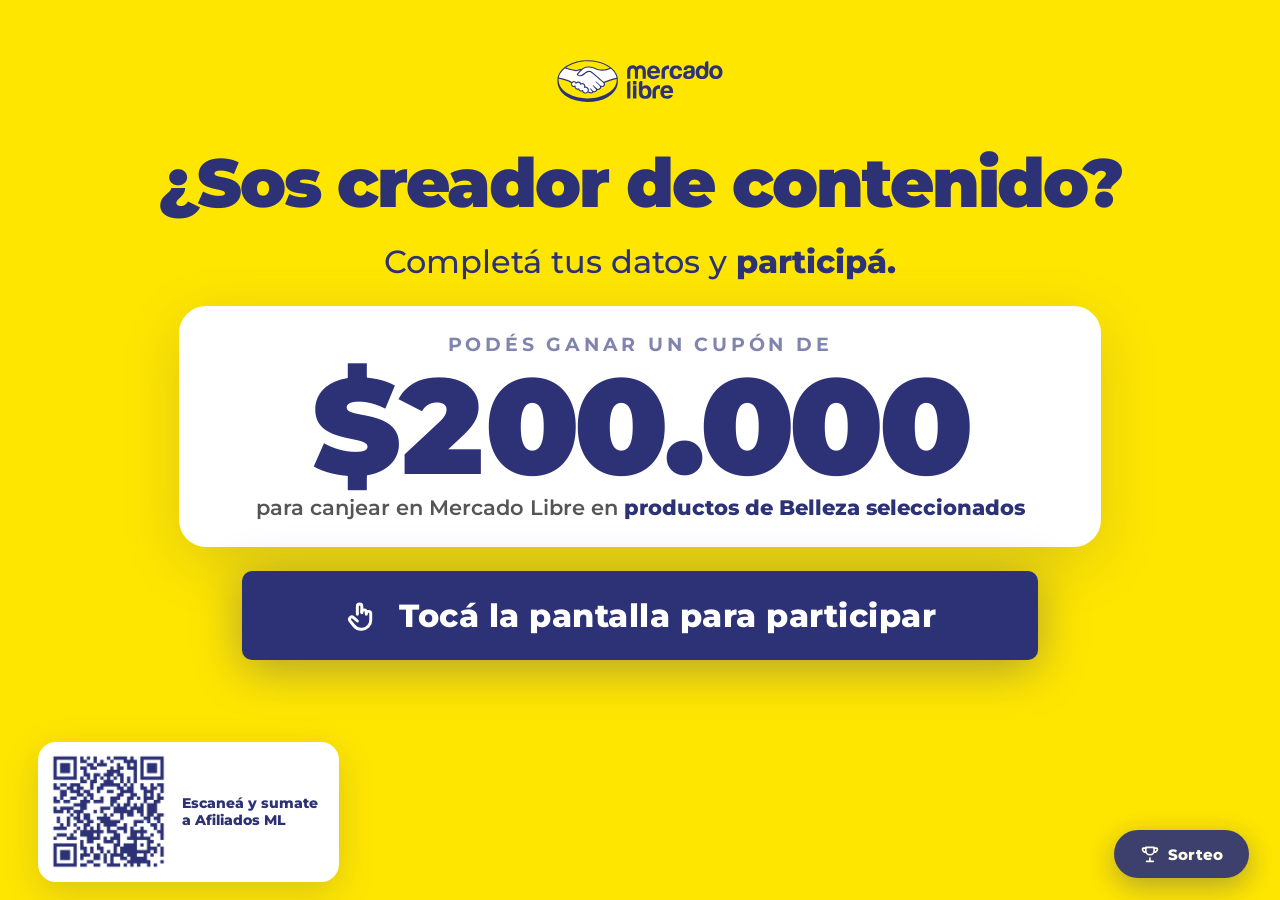
==== commit 28df2790: "Integra los cambios del 24/09 (logo, QR abajo) con la aceptación por separado Se mantiene el logo si" ====
--- a/index.html
+++ b/index.html
@@ -12,15 +12,19 @@
 <!-- ADMIN TRIGGER: 3 toques en la esquina superior izquierda -->
 <button class="admin-trigger" id="admin-trigger" aria-hidden="true" tabindex="-1"></button>
 
-<!-- BARRA SUPERIOR: logo + QR (visible siempre, salvo durante el video) -->
+<!-- BARRA SUPERIOR: logo (visible siempre, salvo durante el video) -->
 <header class="topbar" id="topbar">
   <img class="logo-img topbar-logo" src="images/logo-ml.svg" alt="Mercado Libre">
   <button class="btn-cancel" id="btn-cancel">✕ Cancelar</button>
+</header>
+
+<!-- BARRA INFERIOR: QR (oculto durante el video y en el formulario) -->
+<footer class="bottombar" id="bottombar">
   <div class="qr-card">
     <img src="images/qr.png" alt="Código QR Afiliados Mercado Libre">
     <span>Escaneá y sumate<br>a Afiliados ML</span>
   </div>
-</header>
+</footer>
 
 <!-- SORTEO: visible siempre (salvo video/admin), pide clave al tocarlo -->
 <button class="fab-sorteo" id="btn-draw-link">
@@ -144,7 +148,6 @@
     <div class="jar-eyebrow">¡Inscripción confirmada!</div>
     <div class="jar-title" id="jar-title">¡Ya estás participando!</div>
     <p class="jar-sub">Tu nombre ya está en el frasco. Sorteamos el <strong>cupón de $200.000</strong> al finalizar el evento y le escribimos por mail a quien gane.</p>
-    <div class="jar-count"><b id="jar-count-n">0</b> <span id="jar-count-lbl">creadores en el frasco</span></div>
     <div class="jar-hint">
       <svg viewBox="0 0 24 24" fill="none" stroke="currentColor" stroke-width="2" stroke-linecap="round" stroke-linejoin="round"><path d="M9 11V5.5a1.5 1.5 0 0 1 3 0V10"/><path d="M12 9.5a1.5 1.5 0 0 1 3 0V11"/><path d="M15 10.5a1.5 1.5 0 0 1 3 0V15a6 6 0 0 1-6 6h-.6a6 6 0 0 1-4.7-2.3L4 15.3a1.6 1.6 0 0 1 2.4-2.1L9 15.5"/></svg>
       Tocá y arrastrá los nombres
@@ -213,7 +216,7 @@
       <div class="tab-section active" id="tab-leads">
         <table class="admin-table">
           <thead><tr>
-            <th>Fecha</th><th>Nombre</th><th>Mail</th><th>Instagram</th><th>Seg. IG</th><th>TikTok</th><th>Seg. TikTok</th><th></th>
+            <th>Fecha</th><th>Nombre</th><th>Mail</th><th>Instagram</th><th>Seg. IG</th><th>TikTok</th><th>Seg. TikTok</th><th>ByC</th><th></th>
           </tr></thead>
           <tbody id="admin-tbody"></tbody>
         </table>
--- a/css/styles.css
+++ b/css/styles.css
@@ -32,49 +32,66 @@
 button { font-family: inherit; }
 
 /* ================================================================
-   BARRA SUPERIOR — logo + QR, fija en todas las pantallas
-================================================================ */
-:root { --qr: clamp(120px, 15vh, 260px); --top-h: 200px; }
+   BARRA SUPERIOR — logo, fija en todas las pantallas
+   BARRA INFERIOR — QR, fija abajo (el botón Sorteo queda a la derecha)
+================================================================ */
+:root { --qr: clamp(110px, 13vh, 240px); --top-h: 140px; --bot-h: 0px; }
 .topbar {
   position: fixed;
   top: 0; left: 0; right: 0;
   z-index: 900;
   display: flex;
   align-items: center;
-  justify-content: space-between;
+  justify-content: center;
   gap: 3vw;
+  padding: clamp(24px, 4.5vh, 80px) clamp(16px, 3vw, 60px) clamp(12px, 2vh, 36px);
+  pointer-events: none;
+  transition: opacity .3s, background .3s;
+}
+.topbar > * { pointer-events: auto; }
+.topbar-logo { width: clamp(160px, 16vw, 400px); pointer-events: none !important; }
+
+.bottombar {
+  position: fixed;
+  bottom: 0; left: 0; right: 0;
+  z-index: 900;
+  display: flex;
+  align-items: flex-end;
   padding: clamp(12px, 2vh, 36px) clamp(16px, 3vw, 60px);
   pointer-events: none;
-  transition: opacity .3s, background .3s;
-}
-.topbar > * { pointer-events: auto; }
-.topbar-logo { width: clamp(180px, 22vw, 520px); pointer-events: none !important; }
+  transition: opacity .3s;
+}
 .qr-card {
   background: var(--white);
   border-radius: clamp(10px, 1.4vw, 24px);
   padding: clamp(8px, 0.9vw, 16px);
+  padding-right: clamp(14px, 1.6vw, 28px);
   box-shadow: 0 10px 36px rgba(45,50,119,0.18);
   display: flex;
-  flex-direction: column;
-  align-items: center;
-  gap: 0.5em;
+  align-items: center;
+  gap: clamp(10px, 1.2vw, 22px);
   flex-shrink: 0;
+  pointer-events: auto;
 }
 .qr-card img { width: var(--qr); height: var(--qr); display: block; image-rendering: auto; }
 .qr-card span {
-  font-size: calc(var(--qr) * 0.085);
+  font-size: calc(var(--qr) * 0.12);
   font-weight: 800;
   color: var(--navy);
-  text-align: center;
   line-height: 1.2;
 }
 body[data-screen="s-video"] .topbar,
-body[data-screen="s-admin"] .topbar { opacity: 0; pointer-events: none; }
+body[data-screen="s-admin"] .topbar,
+body[data-screen="s-video"] .bottombar,
+body[data-screen="s-form"] .bottombar,
+body[data-screen="s-admin"] .bottombar { opacity: 0; pointer-events: none; }
 body[data-screen="s-video"] .topbar > *,
-body[data-screen="s-admin"] .topbar > * { pointer-events: none; }
+body[data-screen="s-admin"] .topbar > *,
+body[data-screen="s-video"] .bottombar *,
+body[data-screen="s-form"] .bottombar *,
+body[data-screen="s-admin"] .bottombar * { pointer-events: none; }
 body[data-screen="s-form"] .topbar { background: var(--white); box-shadow: 0 1px 0 var(--border); }
 body[data-screen="s-form"] .btn-cancel { display: block; }
-body[data-screen="s-form"] .qr-card { box-shadow: none; border: 1.5px solid var(--border); }
 
 .app { width: 100vw; height: 100vh; height: 100dvh; position: relative; overflow: hidden; }
 
@@ -104,7 +121,7 @@
   background: var(--yellow);
   align-items: center;
   justify-content: center;
-  padding: calc(var(--top-h) + 2vh) 7vw 5vh;
+  padding: calc(var(--top-h) + 2vh) 7vw calc(var(--bot-h) + 3vh);
   text-align: center;
   gap: clamp(14px, 2.6vh, 40px);
   cursor: pointer;
@@ -279,6 +296,10 @@
 
 .btn-cancel {
   display: none;
+  position: absolute;
+  right: clamp(16px, 3vw, 60px);
+  top: 50%;
+  translate: 0 -50%;
   background: var(--bg);
   border: 1.5px solid var(--border);
   color: var(--navy);
@@ -534,7 +555,7 @@
 .jar-info {
   position: absolute;
   left: 6vw;
-  top: calc(50% + var(--top-h) / 2);
+  top: calc(50% + (var(--top-h) - var(--bot-h)) / 2);
   transform: translateY(-50%);
   width: 40vw;
   display: flex;
@@ -789,8 +810,9 @@
 
 /* ADMIN TRIGGER (invisible, esquina sup. izquierda) */
 .admin-trigger {
-  position: fixed; top: 0; left: 0;
-  width: 110px; height: 110px;
+  /* encima del logo (centrado arriba) */
+  position: fixed; top: 0; left: 50%; translate: -50% 0;
+  width: clamp(160px, 16vw, 400px); height: var(--top-h);
   background: transparent; border: none;
   z-index: 1500; cursor: default;
 }
@@ -834,11 +856,14 @@
 /* La TV del evento está en VERTICAL: este es el layout principal */
 @media (orientation: portrait) {
   /* Frase */
-  :root { --qr: 19vw; }
-  .topbar { padding: 2.6vw 4vw; }
-  .topbar-logo { width: 44vw; }
+  :root { --qr: 15vw; }
+  .topbar { padding: 6vw 4vw 2.6vw; }
+  .bottombar { padding: 2.6vw 4vw; }
+  .btn-cancel { right: 4vw; }
+  .admin-trigger { width: 34vw; }
+  .topbar-logo { width: 34vw; }
   .btn-cancel { font-size: 3vw !important; }
-  #s-attract { padding: calc(var(--top-h) + 2vh) 7vw 4vh; gap: 3.6vh; }
+  #s-attract { padding: calc(var(--top-h) + 2vh) 7vw calc(var(--bot-h) + 2vh); gap: 3.2vh; }
   .at-question { font-size: 11.4vw; line-height: 1.0; }
   .at-lead { font-size: 5.4vw; }
   .at-prize { width: 100%; padding: 4.5vw 5vw 5vw; border-radius: 4vw; gap: 1vw; }
@@ -875,7 +900,7 @@
   .kb-hide { font-size: 2.6vw; right: 2vw; }
 
   /* Frasco: texto arriba, frasco abajo */
-  .jar-info { left: 6vw; right: 6vw; top: calc(var(--top-h) + 1.4vh); bottom: 2.6vh; transform: none; width: auto; align-items: center; text-align: center; gap: 1.3vh; }
+  .jar-info { left: 6vw; right: 6vw; top: calc(var(--top-h) + 1.4vh); bottom: calc(var(--bot-h) + 1.4vh); transform: none; width: auto; align-items: center; text-align: center; gap: 1.3vh; }
   .jar-info > .jar-spacer { display: block; flex: 1; }
   .jar-info .countdown-wrap { width: 60vw; }
   .jar-eyebrow { font-size: 2.9vw; }
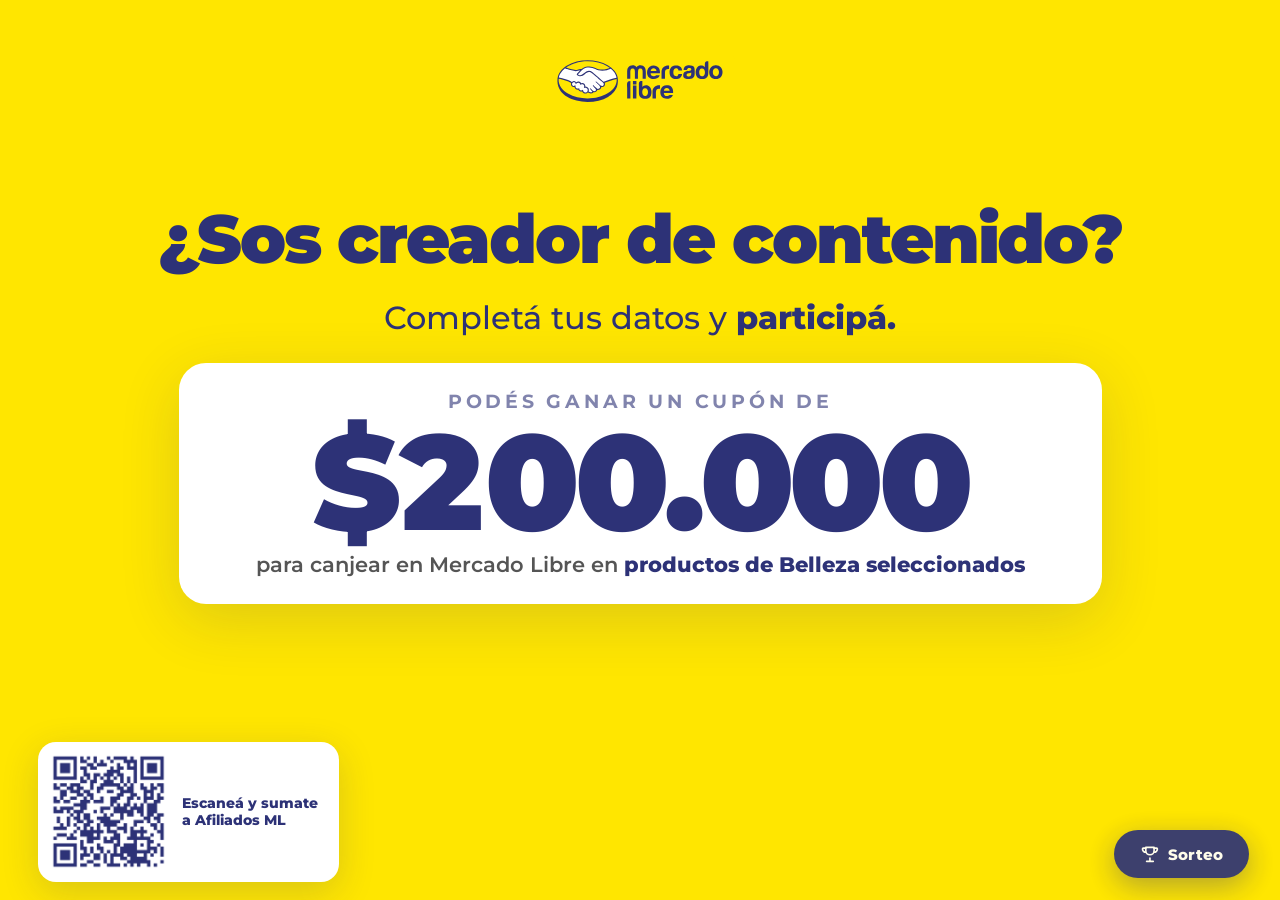
==== commit d6b95dae: "Saca el botón "Tocá la pantalla" y deja Bases y Privacidad solo por QR - La pantalla principal ya no" ====
--- a/index.html
+++ b/index.html
@@ -43,10 +43,6 @@
     <div class="at-prize-amount">$200.000</div>
     <div class="at-prize-note">para canjear en Mercado Libre en <strong>productos de Belleza seleccionados</strong></div>
   </div>
-  <button class="btn-huge pulsing anim-5" tabindex="-1">
-    <svg viewBox="0 0 24 24" fill="none" stroke="currentColor" stroke-width="2" stroke-linecap="round" stroke-linejoin="round"><path d="M9 11V5.5a1.5 1.5 0 0 1 3 0V10"/><path d="M12 9.5a1.5 1.5 0 0 1 3 0V11"/><path d="M15 10.5a1.5 1.5 0 0 1 3 0V15a6 6 0 0 1-6 6h-.6a6 6 0 0 1-4.7-2.3L4 15.3a1.6 1.6 0 0 1 2.4-2.1L9 15.5"/></svg>
-    Tocá la pantalla para participar
-  </button>
   <div class="at-count anim-6" id="at-count"></div>
 </div>
 
@@ -79,6 +75,25 @@
         <div class="field-msg"></div>
       </div>
 
+      <div class="field" data-key="telefono">
+        <input id="f-tel" type="text" placeholder=" " inputmode="none" data-kb="number" maxlength="13">
+        <label for="f-tel">Celular (con código de área)</label>
+        <div class="field-msg"></div>
+      </div>
+      <div class="field" data-key="edad">
+        <input id="f-edad" type="text" placeholder=" " inputmode="none" data-kb="number" maxlength="2">
+        <label for="f-edad">Edad</label>
+        <div class="field-msg"></div>
+      </div>
+      <div class="reside span-2" id="reside">
+        <div class="reside-q">¿Vivís en Argentina?</div>
+        <div class="reside-opts">
+          <button type="button" class="reside-opt" data-v="si">Sí</button>
+          <button type="button" class="reside-opt" data-v="no">No</button>
+        </div>
+        <div class="reside-msg" id="reside-msg"></div>
+      </div>
+
       <div class="net-label">Tus redes <span>— completá al menos una</span></div>
 
       <div class="field handle" data-key="instagram">
@@ -103,25 +118,25 @@
       </div>
 
       <div class="legal span-2" id="legal">
-        <div class="legal-head">Antes de participar, leé y aceptá los dos documentos</div>
+        <div class="legal-head">Antes de participar, escaneá los QR, leé y aceptá los dos documentos</div>
         <div class="legal-grid">
           <div class="legal-card">
-            <button type="button" class="legal-doc" data-doc="bases">
+            <div class="legal-doc">
               <img src="images/qr-bases.png" alt="QR Bases y Condiciones">
               <span class="legal-name">Bases y Condiciones</span>
-              <span class="legal-how">Escaneá el QR o tocá acá para leer</span>
-            </button>
+              <span class="legal-how">Escaneá el QR con tu celular para leerla</span>
+            </div>
             <button type="button" class="consent" data-consent="bases" aria-pressed="false">
               <span class="box"><svg viewBox="0 0 24 24" fill="none" stroke="#fff" stroke-width="3.4" stroke-linecap="round" stroke-linejoin="round"><path d="M5 12.5l4.5 4.5L19 7.5"/></svg></span>
               <span>Leí y acepto las <b>Bases y Condiciones</b></span>
             </button>
           </div>
           <div class="legal-card">
-            <button type="button" class="legal-doc" data-doc="privacidad">
+            <div class="legal-doc">
               <img src="images/qr-privacidad.png" alt="QR Declaración de Privacidad">
               <span class="legal-name">Declaración de Privacidad</span>
-              <span class="legal-how">Escaneá el QR o tocá acá para leer</span>
-            </button>
+              <span class="legal-how">Escaneá el QR con tu celular para leerla</span>
+            </div>
             <button type="button" class="consent" data-consent="privacidad" aria-pressed="false">
               <span class="box"><svg viewBox="0 0 24 24" fill="none" stroke="#fff" stroke-width="3.4" stroke-linecap="round" stroke-linejoin="round"><path d="M5 12.5l4.5 4.5L19 7.5"/></svg></span>
               <span>Leí y acepto la <b>Declaración de Privacidad</b></span>
@@ -216,14 +231,14 @@
       <div class="tab-section active" id="tab-leads">
         <table class="admin-table">
           <thead><tr>
-            <th>Fecha</th><th>Nombre</th><th>Mail</th><th>Instagram</th><th>Seg. IG</th><th>TikTok</th><th>Seg. TikTok</th><th>ByC</th><th></th>
+            <th>Fecha</th><th>Nombre</th><th>Mail</th><th>Celular</th><th>Edad</th><th>Instagram</th><th>Seg. IG</th><th>TikTok</th><th>Seg. TikTok</th><th>ByC</th><th></th>
           </tr></thead>
           <tbody id="admin-tbody"></tbody>
         </table>
       </div>
       <div class="tab-section" id="tab-draws">
         <table class="admin-table">
-          <thead><tr><th>Fecha</th><th>Ganador/a</th><th>Mail</th><th>Instagram</th><th>TikTok</th><th>Tipo</th><th>Participantes</th></tr></thead>
+          <thead><tr><th>Fecha</th><th>Ganador/a</th><th>Mail</th><th>Celular</th><th>Instagram</th><th>TikTok</th><th>Tipo</th><th>Participantes</th></tr></thead>
           <tbody id="draws-tbody"></tbody>
         </table>
       </div>
@@ -284,17 +299,6 @@
   </div>
 </div>
 
-<!-- Visor de Bases / Privacidad dentro del kiosco -->
-<div class="doc-layer" id="doc-layer">
-  <div class="doc-sheet">
-    <div class="doc-bar">
-      <div class="doc-title" id="doc-title"></div>
-      <button type="button" class="doc-close" id="doc-close">Cerrar ✕</button>
-    </div>
-    <iframe id="doc-frame" title="Documento"></iframe>
-  </div>
-</div>
-
 <div class="toast" id="toast"></div>
 </div>
 
--- a/css/styles.css
+++ b/css/styles.css
@@ -938,42 +938,14 @@
   display: flex; flex-direction: column; align-items: center; gap: 6px;
   padding: clamp(10px, 1.4vh, 20px);
   border-radius: 12px; border: 1.5px solid var(--border);
-  background: var(--white); cursor: pointer; text-align: center;
+  background: var(--white); text-align: center;
   font-family: inherit; color: var(--navy);
 }
-.legal-doc:active { transform: scale(.98); }
 .legal-doc img { width: clamp(110px, 16vh, 220px); height: auto; aspect-ratio: 1; display: block; }
 .legal-name { font-size: clamp(14px, 1.9vh, 24px); font-weight: 900; }
 .legal-how { font-size: clamp(11px, 1.4vh, 17px); font-weight: 600; color: var(--gray); }
 .legal .consent { flex: 1; font-size: clamp(13px, 1.7vh, 22px); }
 .legal .consent b { color: var(--navy); }
-
-.doc-layer {
-  position: fixed; inset: 0; z-index: 2100;
-  background: rgba(26,26,40,0.78);
-  display: flex; align-items: center; justify-content: center;
-  opacity: 0; pointer-events: none; visibility: hidden; transition: opacity .2s, visibility 0s .2s;
-}
-.doc-layer.show { opacity: 1; pointer-events: all; visibility: visible; transition: opacity .2s; }
-.doc-sheet {
-  width: min(94vw, 1000px); height: 88vh;
-  background: var(--white); border-radius: 20px; overflow: hidden;
-  display: flex; flex-direction: column;
-  box-shadow: 0 30px 90px rgba(0,0,0,0.3);
-}
-.doc-bar {
-  display: flex; align-items: center; justify-content: space-between; gap: 16px;
-  padding: clamp(12px, 1.6vh, 22px) clamp(16px, 2vw, 28px);
-  background: var(--navy); color: var(--white);
-}
-.doc-title { font-size: clamp(16px, 2.2vh, 28px); font-weight: 900; }
-.doc-close {
-  border: none; border-radius: 999px; cursor: pointer; font-family: inherit;
-  background: var(--yellow); color: var(--navy);
-  font-size: clamp(15px, 2vh, 26px); font-weight: 800;
-  padding: clamp(10px, 1.3vh, 18px) clamp(18px, 2vw, 32px);
-}
-.doc-sheet iframe { flex: 1; width: 100%; border: 0; background: #525659; }
 
 @media (orientation: portrait) {
   .legal { padding: 3vw; gap: 2.4vw; }
@@ -985,7 +957,34 @@
   .legal-name { font-size: 3.3vw; }
   .legal-how { font-size: 2.5vw; }
   .legal .consent { font-size: 3vw; padding: 2.6vw 2.8vw; }
-  .doc-sheet { width: 94vw; height: 86vh; }
-  .doc-title { font-size: 4vw; }
-  .doc-close { font-size: 3.6vw; padding: 2.2vw 4vw; }
-}
+}
+
+/* ¿Vivís en Argentina? */
+.reside {
+  display: flex; align-items: center; flex-wrap: wrap;
+  gap: clamp(10px, 1.2vw, 20px);
+  padding: clamp(12px, 1.6vh, 22px) clamp(16px, 1.6vw, 28px);
+  border-radius: 10px; border: 1.5px solid var(--border); background: var(--bg);
+}
+.reside-q { flex: 1; font-size: clamp(15px, 2.1vh, 28px); font-weight: 700; color: var(--navy); }
+.reside-opts { display: flex; gap: clamp(8px, 0.8vw, 14px); }
+.reside-opt {
+  min-width: clamp(80px, 9vh, 130px);
+  padding: clamp(10px, 1.3vh, 18px) clamp(16px, 1.6vw, 28px);
+  border-radius: 999px; border: 2px solid var(--navy);
+  background: var(--white); color: var(--navy);
+  font-family: inherit; font-size: clamp(15px, 2.1vh, 28px); font-weight: 800; cursor: pointer;
+  transition: background .15s, color .15s;
+}
+.reside-opt.on { background: var(--navy); color: var(--white); }
+.reside-msg { flex-basis: 100%; font-size: clamp(12px, 1.6vh, 20px); font-weight: 700; color: var(--red); }
+.reside-msg:empty { display: none; }
+.reside.invalid { border-color: var(--red); background: #FFF5F5; }
+.reside.shake { animation: shake .45s ease; }
+@media (orientation: portrait) {
+  .reside { padding: 3vw 3.4vw; gap: 2vw; }
+  .reside-q { font-size: 3.6vw; }
+  .reside-opts { gap: 1.8vw; }
+  .reside-opt { min-width: 15vw; padding: 2.2vw 3.6vw; font-size: 3.6vw; }
+  .reside-msg { font-size: 2.8vw; }
+}
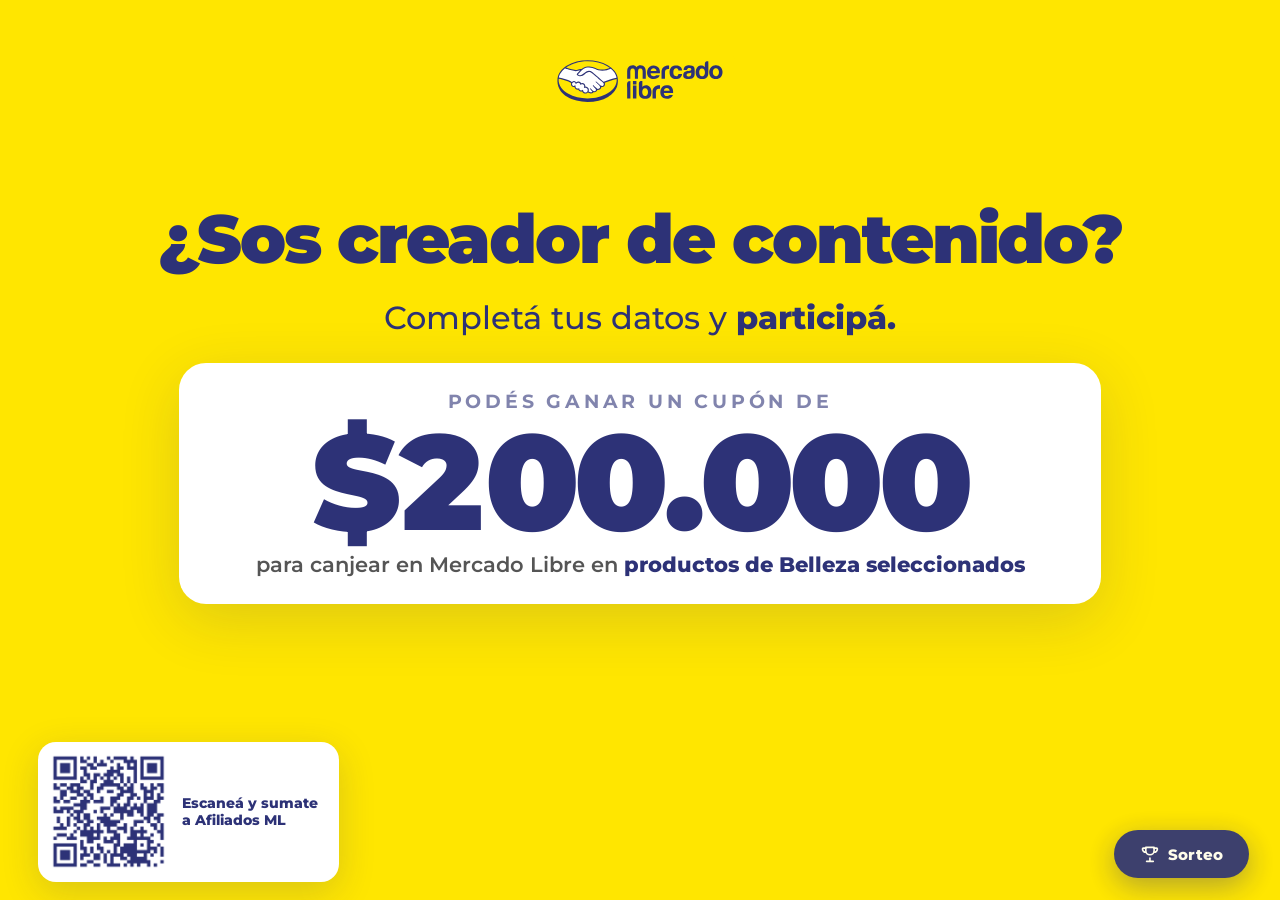
==== commit dc9445f1: "Saca el cartel "Tocá la pantalla para participar" del video Ya no aparece en ninguna pantalla; tocar" ====
--- a/index.html
+++ b/index.html
@@ -51,7 +51,6 @@
 ============================================================ -->
 <div class="screen" id="s-video">
   <video id="attract-video" playsinline preload="auto"></video>
-  <div class="video-tap-hint">Tocá la pantalla para participar</div>
 </div>
 
 <!-- ============================================================
--- a/css/styles.css
+++ b/css/styles.css
@@ -230,19 +230,6 @@
   width: 100%; height: 100%;
   object-fit: contain;
   background: #000;
-}
-.video-tap-hint {
-  position: absolute;
-  bottom: 4vh; left: 50%;
-  transform: translateX(-50%);
-  background: rgba(255,230,0,0.95);
-  color: var(--navy);
-  font-size: clamp(14px, 2.2vh, 30px);
-  font-weight: 800;
-  padding: 0.8em 1.8em;
-  border-radius: 100px;
-  box-shadow: 0 6px 30px rgba(0,0,0,0.35);
-  animation: floatBob 3s ease-in-out infinite;
 }
 
 /* ================================================================
@@ -840,7 +827,6 @@
 @keyframes bounceIn  { 0%{opacity:0;transform:scale(0.5)} 60%{opacity:1;transform:scale(1.08)} 80%{transform:scale(0.96)} 100%{transform:scale(1)} }
 @keyframes shake     { 0%,100%{transform:translateX(0)} 15%{transform:translateX(-12px)} 30%{transform:translateX(12px)} 45%{transform:translateX(-8px)} 60%{transform:translateX(8px)} 75%{transform:translateX(-4px)} 90%{transform:translateX(4px)} }
 @keyframes pulseGlow { 0%,100%{opacity:0} 50%{opacity:1} }
-@keyframes floatBob  { 0%,100%{transform:translate(-50%, 0)} 50%{transform:translate(-50%, -10px)} }
 @keyframes popChar   { to { opacity: 1; transform: translateY(0) scale(1); } }
 @keyframes sparkBurst {
   0%   { opacity: 0; transform: translate(-50%, -50%) rotate(var(--r, 0deg)) translateY(0) scale(0.5); }
@@ -872,7 +858,6 @@
   .at-prize-note { font-size: 3.7vw; line-height: 1.35; }
   #s-attract .btn-huge { font-size: 4.5vw; padding: 4.2vw 6vw; white-space: nowrap; border-radius: 2vw; }
   .at-count { font-size: 3.1vw; }
-  .video-tap-hint { font-size: 3.6vw; }
 
   /* Formulario */
   .form-scroll { padding: calc(var(--top-h) + 3vh) 7vw 4vh; }
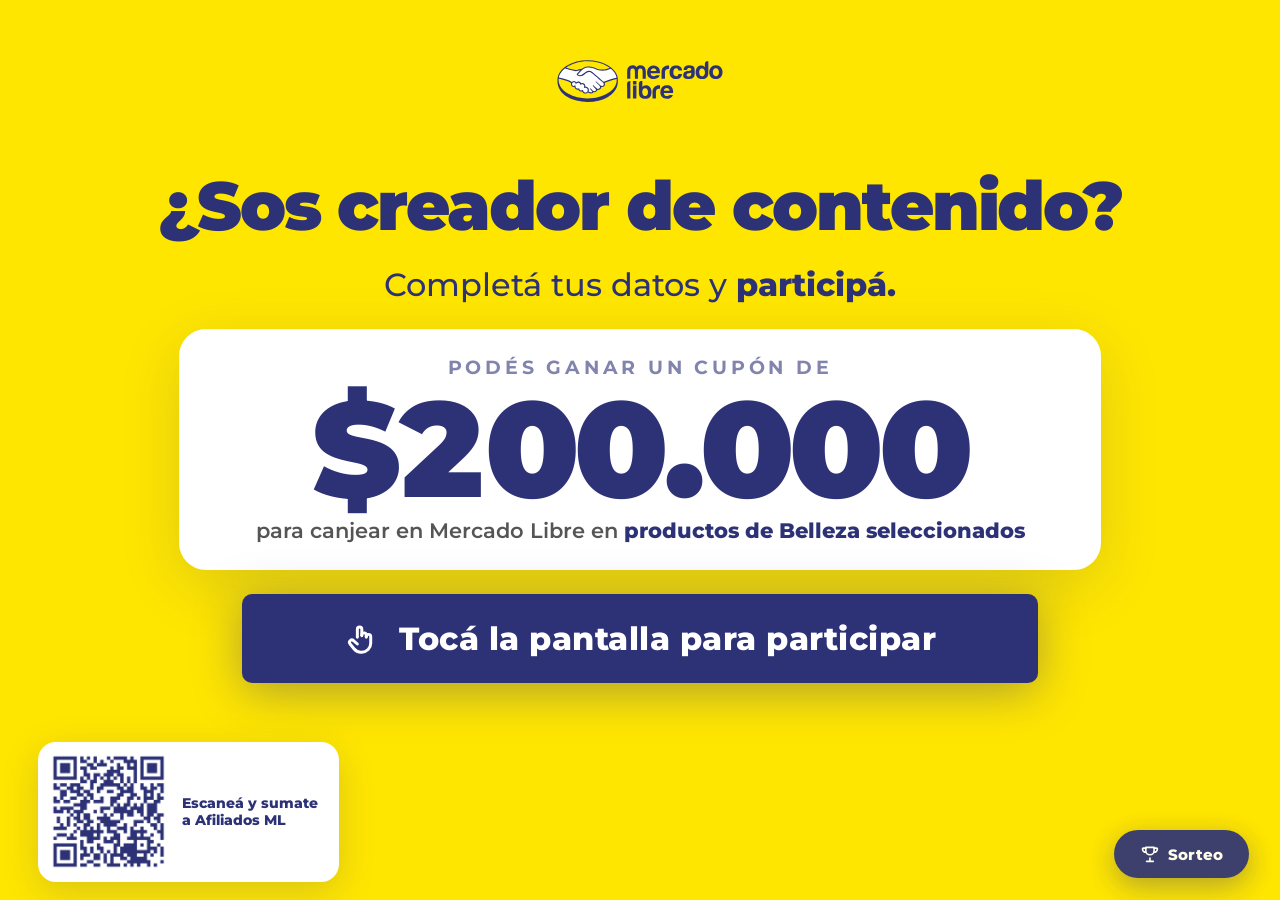
==== commit c71bc52e: "Vuelve el botón de la pantalla principal y se ocultan las cantidades - "Tocá la pantalla para partic" ====
--- a/index.html
+++ b/index.html
@@ -43,7 +43,10 @@
     <div class="at-prize-amount">$200.000</div>
     <div class="at-prize-note">para canjear en Mercado Libre en <strong>productos de Belleza seleccionados</strong></div>
   </div>
-  <div class="at-count anim-6" id="at-count"></div>
+  <button class="btn-huge pulsing anim-5" tabindex="-1">
+    <svg viewBox="0 0 24 24" fill="none" stroke="currentColor" stroke-width="2" stroke-linecap="round" stroke-linejoin="round"><path d="M9 11V5.5a1.5 1.5 0 0 1 3 0V10"/><path d="M12 9.5a1.5 1.5 0 0 1 3 0V11"/><path d="M15 10.5a1.5 1.5 0 0 1 3 0V15a6 6 0 0 1-6 6h-.6a6 6 0 0 1-4.7-2.3L4 15.3a1.6 1.6 0 0 1 2.4-2.1L9 15.5"/></svg>
+    Tocá la pantalla para participar
+  </button>
 </div>
 
 <!-- ============================================================
@@ -181,7 +184,6 @@
   <div class="jar-info" id="jar-draw" style="display:none">
     <div class="jar-eyebrow">Sorteo</div>
     <div class="jar-title">Cupón de $200.000 en Belleza</div>
-    <div class="jar-count"><b id="draw-count-n">0</b> <span id="draw-count-lbl">participantes en el sorteo</span></div>
     <button class="draw-toggle on" id="draw-exclude">
       <span class="box"><svg viewBox="0 0 24 24" fill="none" stroke="#fff" stroke-width="3.4" stroke-linecap="round" stroke-linejoin="round"><path d="M5 12.5l4.5 4.5L19 7.5"/></svg></span>
       <span>Excluir a quienes ya salieron sorteados</span>
--- a/css/styles.css
+++ b/css/styles.css
@@ -204,14 +204,6 @@
   animation: pulseGlow 2.4s 1s ease-in-out infinite;
 }
 .btn-huge svg { width: 1.1em; height: 1.1em; flex-shrink: 0; }
-
-.at-count {
-  font-size: clamp(12px, 1.8vh, 24px);
-  font-weight: 700;
-  color: rgba(45,50,119,0.6);
-  letter-spacing: 0.04em;
-  min-height: 1.4em;
-}
 
 /* animaciones de entrada (se relanzan cada vez que vuelve la frase) */
 #s-attract.play .anim-1 { animation: fadeDown .6s .05s var(--ease-out) both; }
@@ -579,18 +571,6 @@
   max-width: 36em;
 }
 .jar-sub strong { color: var(--navy); font-weight: 800; }
-.jar-count {
-  display: inline-flex;
-  align-items: center;
-  gap: 0.6em;
-  background: var(--navy);
-  color: var(--white);
-  font-size: clamp(13px, 2vh, 28px);
-  font-weight: 800;
-  padding: 0.6em 1.2em;
-  border-radius: 100px;
-}
-.jar-count b { color: var(--yellow); font-variant-numeric: tabular-nums; }
 .jar-actions { display: flex; gap: clamp(10px, 1.2vw, 20px); flex-wrap: wrap; }
 .btn-outline {
   background: rgba(255,255,255,0.55);
@@ -857,7 +837,6 @@
   .at-prize-amount { font-size: 16.5vw; }
   .at-prize-note { font-size: 3.7vw; line-height: 1.35; }
   #s-attract .btn-huge { font-size: 4.5vw; padding: 4.2vw 6vw; white-space: nowrap; border-radius: 2vw; }
-  .at-count { font-size: 3.1vw; }
 
   /* Formulario */
   .form-scroll { padding: calc(var(--top-h) + 3vh) 7vw 4vh; }
@@ -891,7 +870,6 @@
   .jar-eyebrow { font-size: 2.9vw; }
   .jar-title { font-size: 7.6vw; }
   .jar-sub { font-size: 3.2vw; line-height: 1.35; }
-  .jar-count { font-size: 3vw; }
   .jar-hint { font-size: 2.8vw; }
   .jar-actions { justify-content: center; }
   .btn-outline, .jar-actions .btn-huge, .winner-actions .btn-huge { font-size: 3.8vw; padding: 3vw 5.4vw; }
